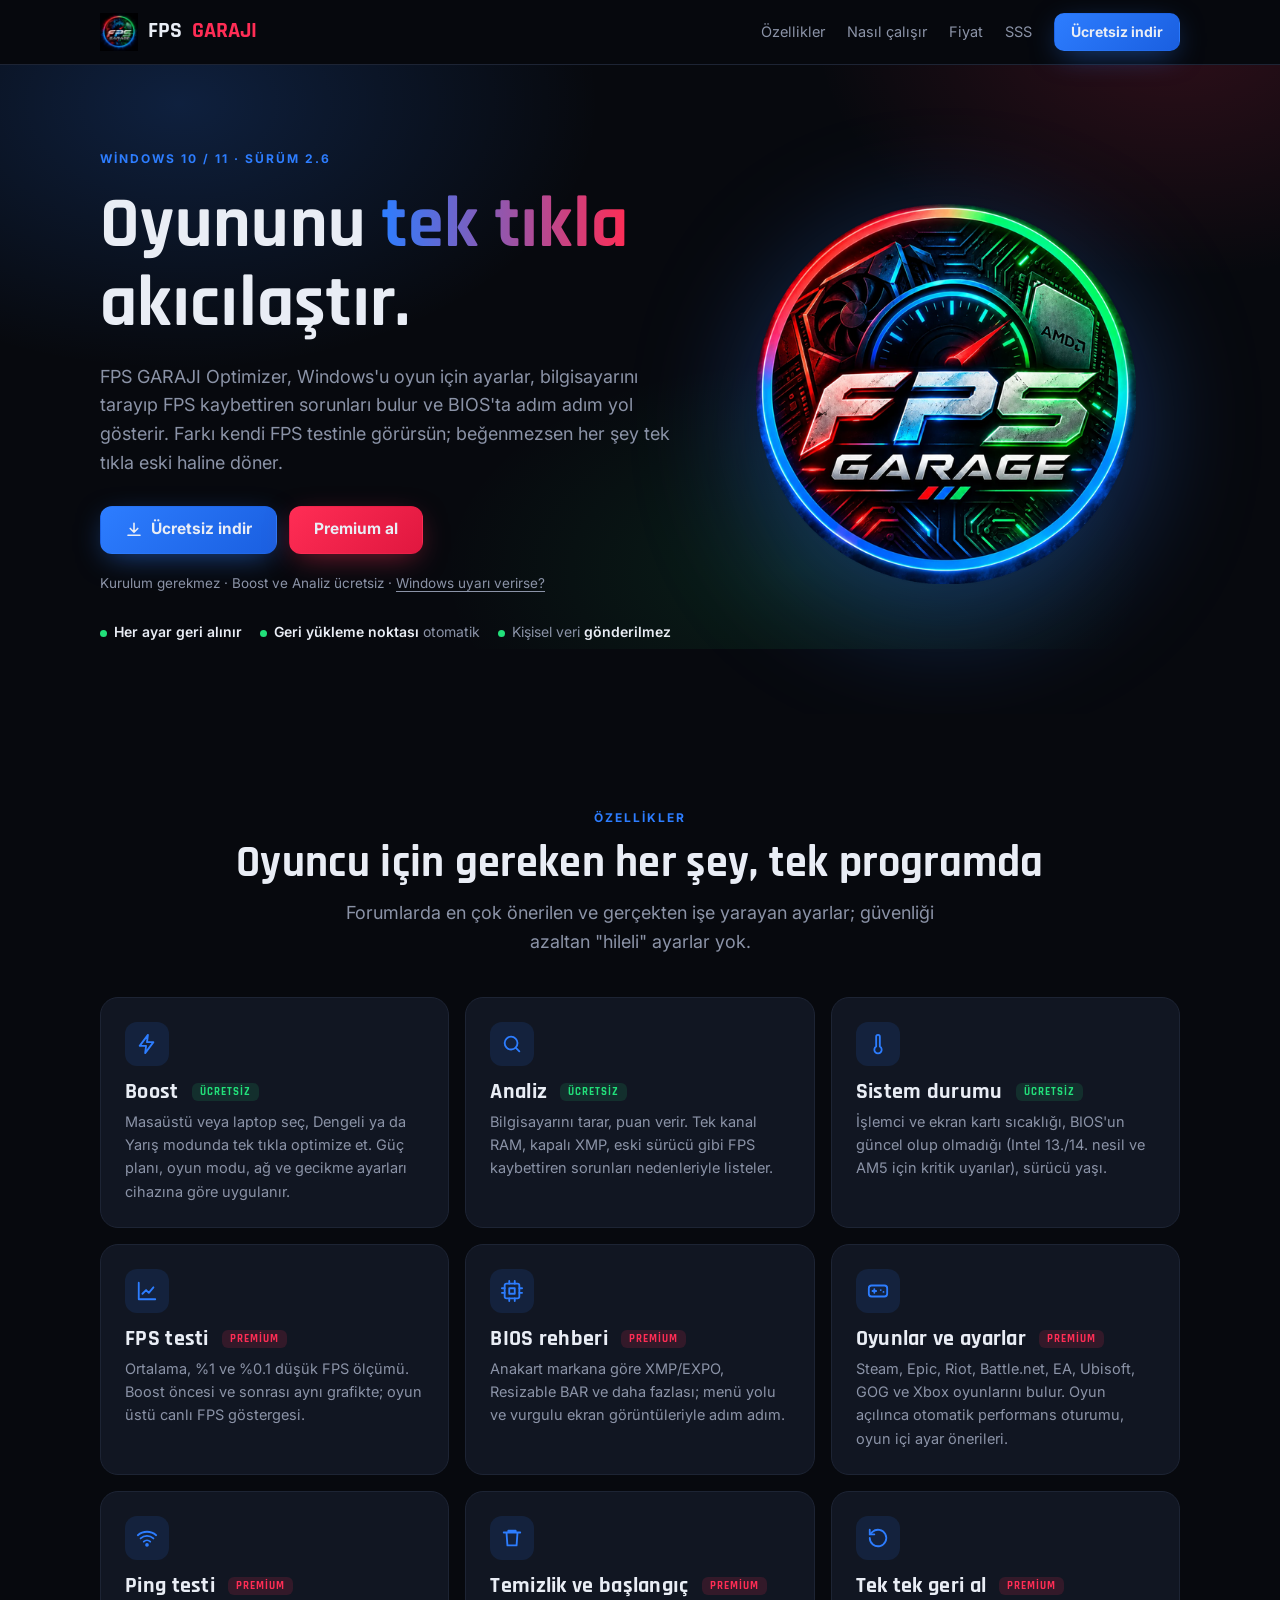
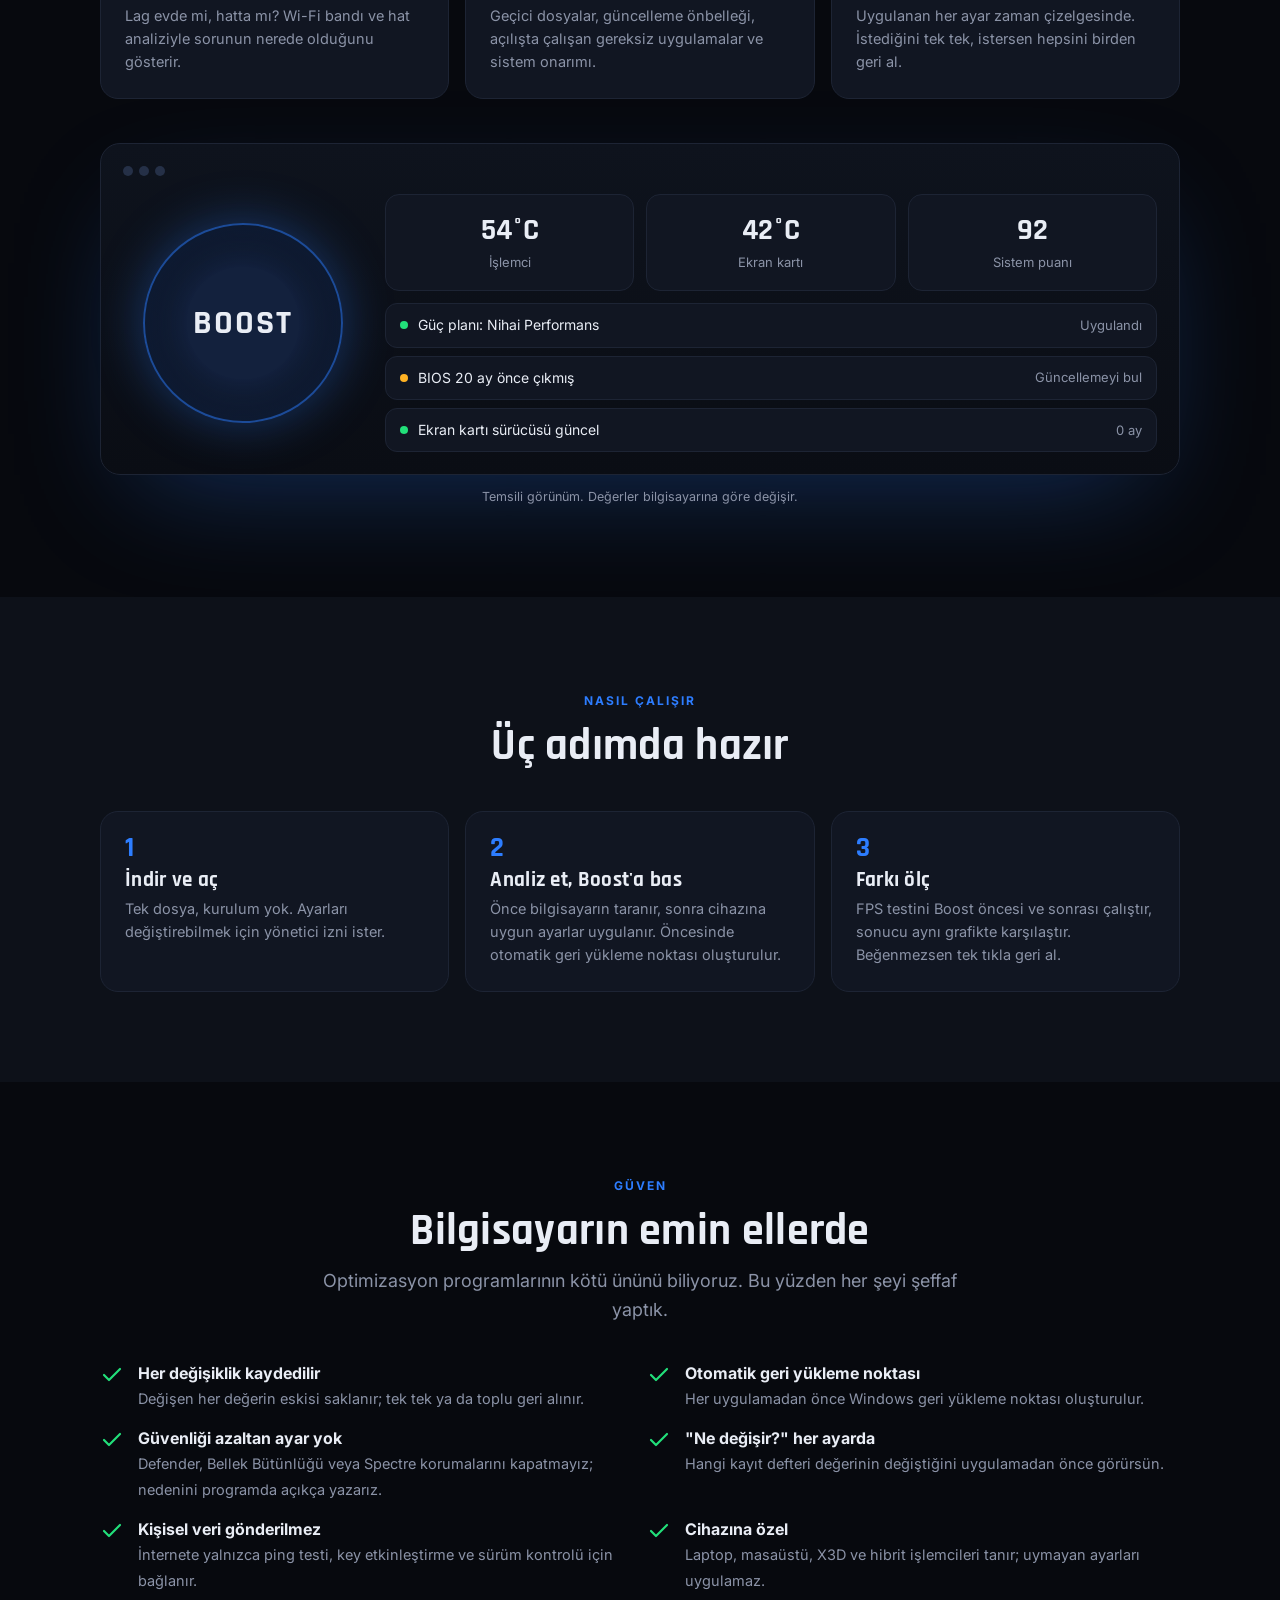
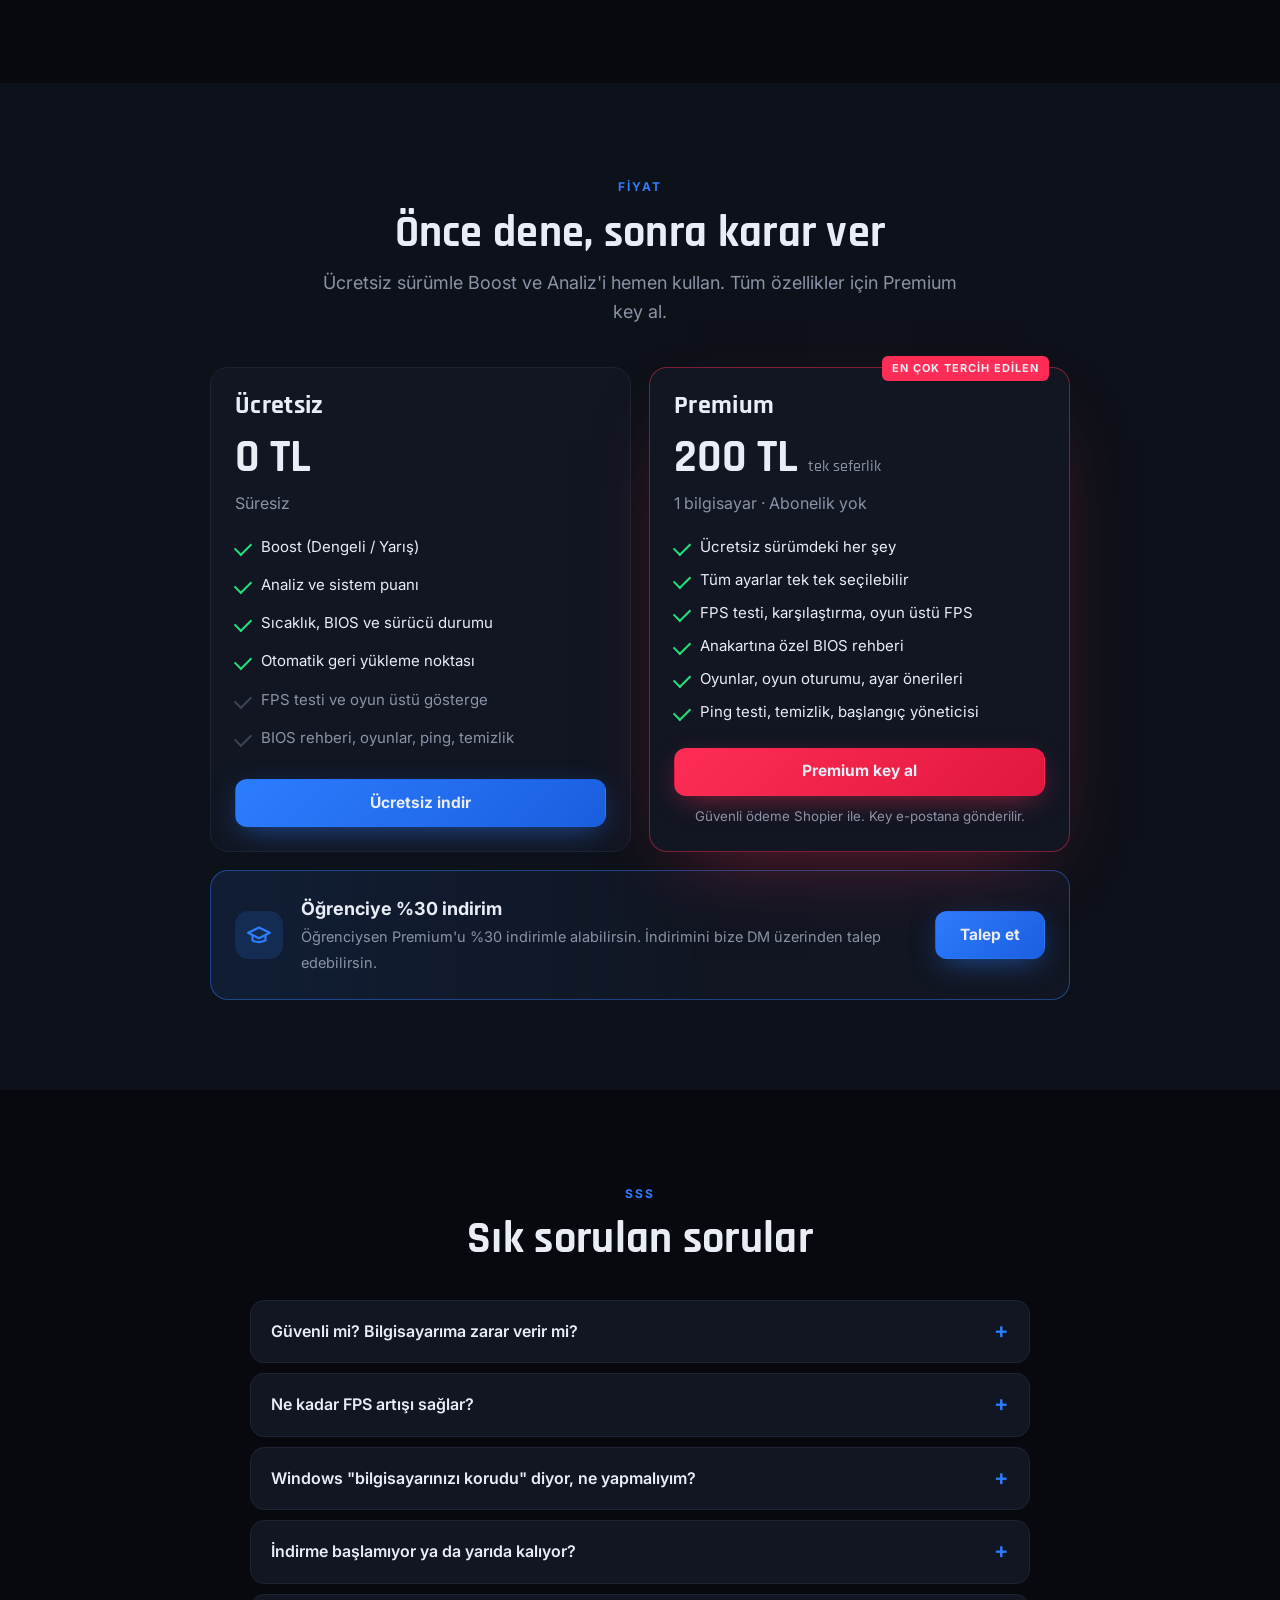
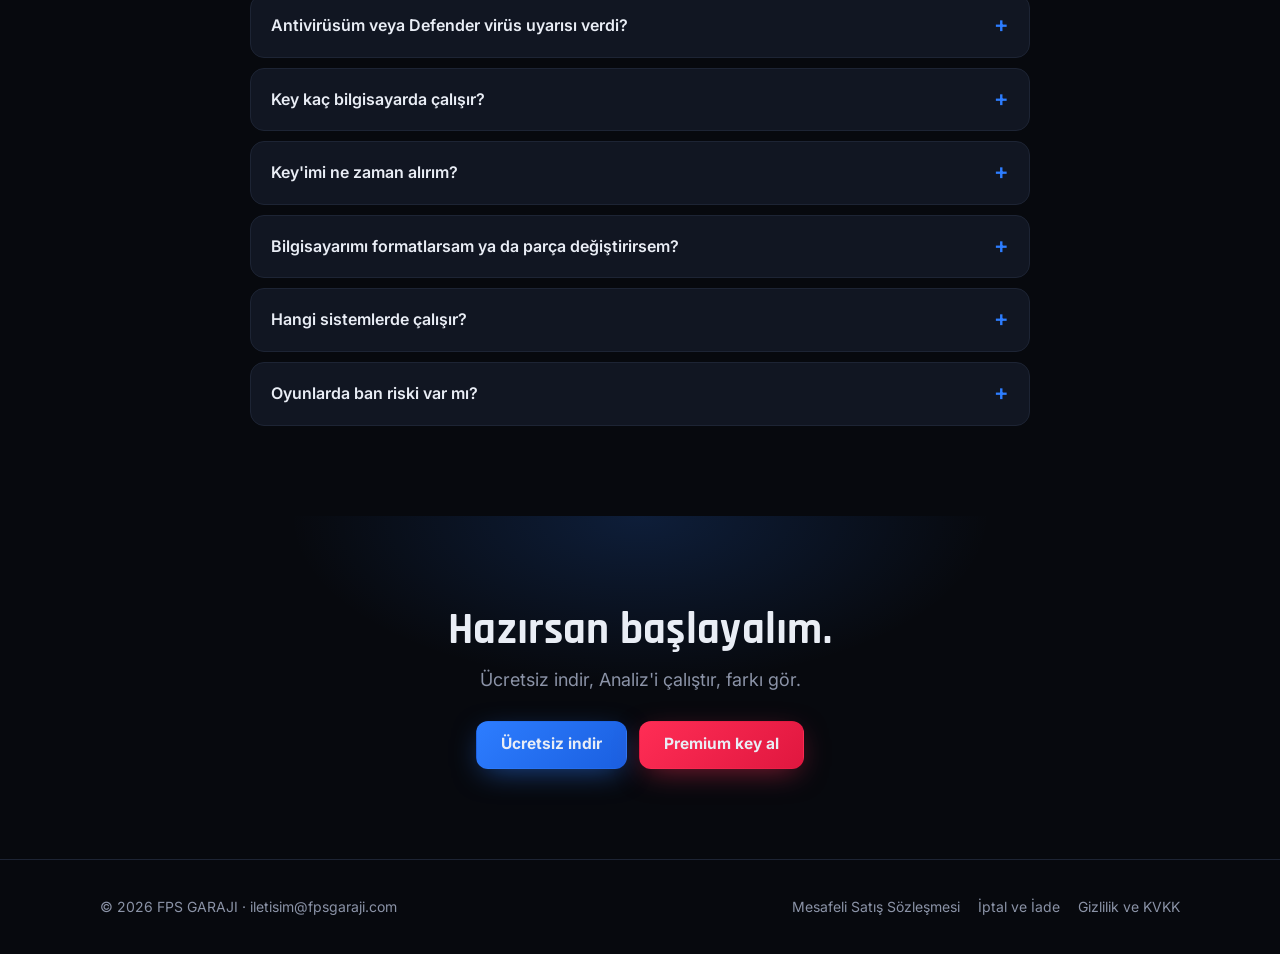
==== index.html @ b4085951 "Sürüm 2.6: uygulanan ayarlar ve seçili profil görünür" ====
<!doctype html>
<html lang="tr">
<head>
<meta charset="utf-8">
<meta name="viewport" content="width=device-width,initial-scale=1">
<title>FPS GARAJI Optimizer – Tek tıkla daha akıcı oyun</title>
<meta name="description" content="FPS GARAJI Optimizer: Windows'u oyun için tek tıkla optimize eder, FPS'ini ölçer, BIOS ayarlarında adım adım yol gösterir. Her ayar tek tıkla geri alınır.">
<meta property="og:title" content="FPS GARAJI Optimizer">
<meta property="og:description" content="Tek tıkla daha akıcı oyun. Ücretsiz indir, farkı kendi FPS testinle gör.">
<meta property="og:image" content="https://fpsgaraji.com/logo_512.png">
<meta property="og:url" content="https://fpsgaraji.com/">
<meta name="theme-color" content="#07090e">
<link rel="icon" href="logo.png">
<link rel="preconnect" href="https://fonts.googleapis.com"><link rel="preconnect" href="https://fonts.gstatic.com" crossorigin>
<link href="https://fonts.googleapis.com/css2?family=Inter:wght@400;500;600;700&family=Rajdhani:wght@600;700&display=swap" rel="stylesheet">
<link rel="stylesheet" href="stil.css?v=2">
</head>
<body>
<!-- Ayarlar: linkler hazır olunca yalnızca burayı değiştir -->
<script>
const AYAR = {
  indir: "https://github.com/fpsgaraji/fpsgaraji.github.io/releases/latest/download/FPSGaraji.zip", // indirme linki
  shopier: "https://www.shopier.com/fpsgaraji/52630183", // Shopier ürün linki
  fiyat: "200 TL",
  dm: "https://ig.me/m/fpsgaraji",      // öğrenci indirimi talebi: Instagram DM
  surum: "2.6",
  eposta: "iletisim@fpsgaraji.com"
};
</script>

<nav><div class="w">
  <a class="brand" href="#"><img src="logo.png" alt="">FPS <span>GARAJI</span></a>
  <div class="links"><a href="#ozellikler">Özellikler</a><a href="#nasil">Nasıl çalışır</a><a href="#fiyat">Fiyat</a><a href="#sss">SSS</a></div>
  <a class="btn sm pri" data-indir href="#">Ücretsiz indir</a>
</div></nav>

<header class="hero"><div class="w">
  <div>
    <span class="tag">Windows 10 / 11 · Sürüm <b data-surum>2.6</b></span>
    <h1>Oyununu <em>tek tıkla</em> akıcılaştır.</h1>
    <p class="lead">FPS GARAJI Optimizer, Windows'u oyun için ayarlar, bilgisayarını tarayıp FPS kaybettiren sorunları bulur ve BIOS'ta adım adım yol gösterir. Farkı kendi FPS testinle görürsün; beğenmezsen her şey tek tıkla eski haline döner.</p>
    <div class="cta">
      <a class="btn pri" data-indir href="#"><svg viewBox="0 0 24 24" fill="none" stroke="currentColor" stroke-width="2.2" stroke-linecap="round" stroke-linejoin="round"><path d="M12 3v12m0 0-5-5m5 5 5-5M4 19h16"/></svg>Ücretsiz indir</a>
      <a class="btn prem" href="#fiyat">Premium al</a>
    </div>
    <small>Kurulum gerekmez · Boost ve Analiz ücretsiz · <a href="#uyari" onclick="document.getElementById('uyari').open=true">Windows uyarı verirse?</a></small>
    <div class="trust"><span><i></i><b>Her ayar geri alınır</b></span><span><i></i><b>Geri yükleme noktası</b> otomatik</span><span><i></i>Kişisel veri <b>gönderilmez</b></span></div>
  </div>
  <img class="logo" src="logo_512.png" alt="FPS GARAJI logosu">
</div></header>

<section id="ozellikler"><div class="w">
  <div class="c"><span class="tag">Özellikler</span><h2>Oyuncu için gereken her şey, tek programda</h2><p class="lead">Forumlarda en çok önerilen ve gerçekten işe yarayan ayarlar; güvenliği azaltan "hileli" ayarlar yok.</p></div>
  <div class="grid">
    <div class="card f"><div class="ic"><svg viewBox="0 0 24 24" fill="none" stroke="currentColor" stroke-width="2" stroke-linecap="round" stroke-linejoin="round"><path d="M13 2 4 14h7l-1 8 9-12h-7z"/></svg></div><h3>Boost <span class="pp fr">Ücretsiz</span></h3><p>Masaüstü veya laptop seç, Dengeli ya da Yarış modunda tek tıkla optimize et. Güç planı, oyun modu, ağ ve gecikme ayarları cihazına göre uygulanır.</p></div>
    <div class="card f"><div class="ic"><svg viewBox="0 0 24 24" fill="none" stroke="currentColor" stroke-width="2" stroke-linecap="round" stroke-linejoin="round"><circle cx="11" cy="11" r="7"/><path d="m20 20-3.5-3.5"/></svg></div><h3>Analiz <span class="pp fr">Ücretsiz</span></h3><p>Bilgisayarını tarar, puan verir. Tek kanal RAM, kapalı XMP, eski sürücü gibi FPS kaybettiren sorunları nedenleriyle listeler.</p></div>
    <div class="card f"><div class="ic"><svg viewBox="0 0 24 24" fill="none" stroke="currentColor" stroke-width="2" stroke-linecap="round" stroke-linejoin="round"><path d="M14 14.8V4a2 2 0 1 0-4 0v10.8a4 4 0 1 0 4 0z"/></svg></div><h3>Sistem durumu <span class="pp fr">Ücretsiz</span></h3><p>İşlemci ve ekran kartı sıcaklığı, BIOS'un güncel olup olmadığı (Intel 13./14. nesil ve AM5 için kritik uyarılar), sürücü yaşı.</p></div>
    <div class="card f"><div class="ic"><svg viewBox="0 0 24 24" fill="none" stroke="currentColor" stroke-width="2" stroke-linecap="round" stroke-linejoin="round"><path d="M3 3v18h18"/><path d="m7 15 4-4 3 3 5-6"/></svg></div><h3>FPS testi <span class="pp">Premium</span></h3><p>Ortalama, %1 ve %0.1 düşük FPS ölçümü. Boost öncesi ve sonrası aynı grafikte; oyun üstü canlı FPS göstergesi.</p></div>
    <div class="card f"><div class="ic"><svg viewBox="0 0 24 24" fill="none" stroke="currentColor" stroke-width="2" stroke-linecap="round" stroke-linejoin="round"><rect x="4" y="4" width="16" height="16" rx="2"/><path d="M9 9h6v6H9zM9 1v3M15 1v3M9 20v3M15 20v3M20 9h3M20 14h3M1 9h3M1 14h3"/></svg></div><h3>BIOS rehberi <span class="pp">Premium</span></h3><p>Anakart markana göre XMP/EXPO, Resizable BAR ve daha fazlası; menü yolu ve vurgulu ekran görüntüleriyle adım adım.</p></div>
    <div class="card f"><div class="ic"><svg viewBox="0 0 24 24" fill="none" stroke="currentColor" stroke-width="2" stroke-linecap="round" stroke-linejoin="round"><rect x="2" y="6" width="20" height="12" rx="3"/><path d="M6 12h4M8 10v4M15 11h.01M18 13h.01"/></svg></div><h3>Oyunlar ve ayarlar <span class="pp">Premium</span></h3><p>Steam, Epic, Riot, Battle.net, EA, Ubisoft, GOG ve Xbox oyunlarını bulur. Oyun açılınca otomatik performans oturumu, oyun içi ayar önerileri.</p></div>
    <div class="card f"><div class="ic"><svg viewBox="0 0 24 24" fill="none" stroke="currentColor" stroke-width="2" stroke-linecap="round" stroke-linejoin="round"><path d="M5 12.5a10 10 0 0 1 14 0M8.5 16a5 5 0 0 1 7 0M2 9a15 15 0 0 1 20 0"/><circle cx="12" cy="19.5" r="1"/></svg></div><h3>Ping testi <span class="pp">Premium</span></h3><p>Lag evde mi, hatta mı? Wi-Fi bandı ve hat analiziyle sorunun nerede olduğunu gösterir.</p></div>
    <div class="card f"><div class="ic"><svg viewBox="0 0 24 24" fill="none" stroke="currentColor" stroke-width="2" stroke-linecap="round" stroke-linejoin="round"><path d="M3 6h18M8 6V4h8v2M6 6l1 14h10l1-14"/></svg></div><h3>Temizlik ve başlangıç <span class="pp">Premium</span></h3><p>Geçici dosyalar, güncelleme önbelleği, açılışta çalışan gereksiz uygulamalar ve sistem onarımı.</p></div>
    <div class="card f"><div class="ic"><svg viewBox="0 0 24 24" fill="none" stroke="currentColor" stroke-width="2" stroke-linecap="round" stroke-linejoin="round"><path d="M3 12a9 9 0 1 0 3-6.7L3 8"/><path d="M3 3v5h5"/></svg></div><h3>Tek tek geri al <span class="pp">Premium</span></h3><p>Uygulanan her ayar zaman çizelgesinde. İstediğini tek tek, istersen hepsini birden geri al.</p></div>
  </div>

  <div class="mock" aria-label="Uygulamanın temsili görünümü">
    <div class="bar"><i></i><i></i><i></i></div>
    <div class="in">
      <div class="bst">BOOST</div>
      <div>
        <div class="gs"><div class="g"><b>54°C</b><span>İşlemci</span></div><div class="g"><b>42°C</b><span>Ekran kartı</span></div><div class="g"><b>92</b><span>Sistem puanı</span></div></div>
        <div class="hl"><div><i class="o"></i>Güç planı: Nihai Performans<em>Uygulandı</em></div><div><i class="y"></i>BIOS 20 ay önce çıkmış<em>Güncellemeyi bul</em></div><div><i class="o"></i>Ekran kartı sürücüsü güncel<em>0 ay</em></div></div>
      </div>
    </div>
  </div>
  <p class="mnote">Temsili görünüm. Değerler bilgisayarına göre değişir.</p>
</div></section>

<section id="nasil" style="background:var(--bg2)"><div class="w">
  <div class="c"><span class="tag">Nasıl çalışır</span><h2>Üç adımda hazır</h2></div>
  <div class="steps">
    <div class="card"><h3>İndir ve aç</h3><p>Tek dosya, kurulum yok. Ayarları değiştirebilmek için yönetici izni ister.</p></div>
    <div class="card"><h3>Analiz et, Boost'a bas</h3><p>Önce bilgisayarın taranır, sonra cihazına uygun ayarlar uygulanır. Öncesinde otomatik geri yükleme noktası oluşturulur.</p></div>
    <div class="card"><h3>Farkı ölç</h3><p>FPS testini Boost öncesi ve sonrası çalıştır, sonucu aynı grafikte karşılaştır. Beğenmezsen tek tıkla geri al.</p></div>
  </div>
</div></section>

<section><div class="w">
  <div class="c"><span class="tag">Güven</span><h2>Bilgisayarın emin ellerde</h2><p class="lead">Optimizasyon programlarının kötü ününü biliyoruz. Bu yüzden her şeyi şeffaf yaptık.</p></div>
  <div class="safe">
    <div><svg viewBox="0 0 24 24" fill="none" stroke="currentColor" stroke-width="2.2" stroke-linecap="round" stroke-linejoin="round"><path d="M20 6 9 17l-5-5"/></svg><p><b>Her değişiklik kaydedilir</b><span>Değişen her değerin eskisi saklanır; tek tek ya da toplu geri alınır.</span></p></div>
    <div><svg viewBox="0 0 24 24" fill="none" stroke="currentColor" stroke-width="2.2" stroke-linecap="round" stroke-linejoin="round"><path d="M20 6 9 17l-5-5"/></svg><p><b>Otomatik geri yükleme noktası</b><span>Her uygulamadan önce Windows geri yükleme noktası oluşturulur.</span></p></div>
    <div><svg viewBox="0 0 24 24" fill="none" stroke="currentColor" stroke-width="2.2" stroke-linecap="round" stroke-linejoin="round"><path d="M20 6 9 17l-5-5"/></svg><p><b>Güvenliği azaltan ayar yok</b><span>Defender, Bellek Bütünlüğü veya Spectre korumalarını kapatmayız; nedenini programda açıkça yazarız.</span></p></div>
    <div><svg viewBox="0 0 24 24" fill="none" stroke="currentColor" stroke-width="2.2" stroke-linecap="round" stroke-linejoin="round"><path d="M20 6 9 17l-5-5"/></svg><p><b>"Ne değişir?" her ayarda</b><span>Hangi kayıt defteri değerinin değiştiğini uygulamadan önce görürsün.</span></p></div>
    <div><svg viewBox="0 0 24 24" fill="none" stroke="currentColor" stroke-width="2.2" stroke-linecap="round" stroke-linejoin="round"><path d="M20 6 9 17l-5-5"/></svg><p><b>Kişisel veri gönderilmez</b><span>İnternete yalnızca ping testi, key etkinleştirme ve sürüm kontrolü için bağlanır.</span></p></div>
    <div><svg viewBox="0 0 24 24" fill="none" stroke="currentColor" stroke-width="2.2" stroke-linecap="round" stroke-linejoin="round"><path d="M20 6 9 17l-5-5"/></svg><p><b>Cihazına özel</b><span>Laptop, masaüstü, X3D ve hibrit işlemcileri tanır; uymayan ayarları uygulamaz.</span></p></div>
  </div>
</div></section>

<section id="fiyat" style="background:var(--bg2)"><div class="w">
  <div class="c"><span class="tag">Fiyat</span><h2>Önce dene, sonra karar ver</h2><p class="lead">Ücretsiz sürümle Boost ve Analiz'i hemen kullan. Tüm özellikler için Premium key al.</p></div>
  <div class="plans">
    <div class="card plan"><h3>Ücretsiz</h3><div class="pr">0 TL</div><span style="color:var(--mut)">Süresiz</span>
      <ul><li>Boost (Dengeli / Yarış)</li><li>Analiz ve sistem puanı</li><li>Sıcaklık, BIOS ve sürücü durumu</li><li>Otomatik geri yükleme noktası</li><li class="no">FPS testi ve oyun üstü gösterge</li><li class="no">BIOS rehberi, oyunlar, ping, temizlik</li></ul>
      <a class="btn pri" data-indir href="#">Ücretsiz indir</a></div>
    <div class="card plan p"><h3>Premium</h3><div class="pr"><span data-fiyat>...</span> <small>tek seferlik</small></div><span style="color:var(--mut)">1 bilgisayar · Abonelik yok</span>
      <ul><li>Ücretsiz sürümdeki her şey</li><li>Tüm ayarlar tek tek seçilebilir</li><li>FPS testi, karşılaştırma, oyun üstü FPS</li><li>Anakartına özel BIOS rehberi</li><li>Oyunlar, oyun oturumu, ayar önerileri</li><li>Ping testi, temizlik, başlangıç yöneticisi</li></ul>
      <a class="btn prem" data-shopier href="#">Premium key al</a>
      <small style="color:var(--mut);text-align:center;margin-top:10px">Güvenli ödeme Shopier ile. Key e-postana gönderilir.</small></div>
  </div>
  <div class="ogr card">
    <div class="oi"><svg viewBox="0 0 24 24" fill="none" stroke="currentColor" stroke-width="2" stroke-linecap="round" stroke-linejoin="round"><path d="M22 10 12 5 2 10l10 5 10-5z"/><path d="M6 12v5c3 2 9 2 12 0v-5"/></svg></div>
    <div class="ot"><b>Öğrenciye %30 indirim</b><span>Öğrenciysen Premium'u %30 indirimle alabilirsin. İndirimini bize DM üzerinden talep edebilirsin.</span></div>
    <a class="btn pri" data-dm href="#">Talep et</a>
  </div>
</div></section>

<section id="sss"><div class="w">
  <div class="c"><span class="tag">SSS</span><h2>Sık sorulan sorular</h2></div>
  <div class="faq">
    <details><summary>Güvenli mi? Bilgisayarıma zarar verir mi?</summary><p>Program yalnızca Windows'un kendi ayarlarını değiştirir; değişen her değerin eskisini kaydeder ve öncesinde geri yükleme noktası oluşturur. Güvenliği azaltan ayarlar (Defender, Bellek Bütünlüğü, Spectre korumaları) hiç uygulanmaz.</p></details>
    <details><summary>Ne kadar FPS artışı sağlar?</summary><p>Bilgisayara göre değişir. Ayarları zaten iyi olan bir sistemde fark küçük olur; kapalı XMP, yanlış güç planı veya arka plan kaydı açık olan sistemlerde belirgin olabilir. Bu yüzden programda Boost öncesi ve sonrası ölçen bir FPS testi var. Rakam vaat etmiyoruz, ölçmeni istiyoruz.</p></details>
    <details id="uyari"><summary>Windows "bilgisayarınızı korudu" diyor, ne yapmalıyım?</summary><p>Bu, Windows SmartScreen'in yeni ve henüz az indirilmiş programlar için gösterdiği bir uyarıdır, virüs uyarısı değildir. Mavi pencerede <b>"Ek bilgi"</b> yazısına, ardından çıkan <b>"Yine de çalıştır"</b> düğmesine tıklaman yeterli. Program indirildikçe Windows onu tanır ve bu uyarı kendiliğinden kalkar.</p></details>
    <details><summary>İndirme başlamıyor ya da yarıda kalıyor?</summary><p>Bazı internet sağlayıcılarında GitHub'ın dosya sunucusu yavaş açılabiliyor. Bu durumda programı <a href="/indir/FPSGaraji.zip">yedek bağlantıdan indir</a>; dosya aynıdır. Programın içindeki tek tıkla güncelleme de takılırsa bu yedek adresi kendiliğinden dener.</p></details>
    <details><summary>Antivirüsüm veya Defender virüs uyarısı verdi?</summary><p>Optimizasyon programları Windows ayarlarını değiştirdiği için antivirüsler bazen yeni sürümleri yanlışlıkla şüpheli bulabilir. Her sürümü Microsoft'a inceletiyoruz. Uyarı alırsan dosyayı yalnızca <b>fpsgaraji.com</b>'dan indirdiğinden emin ol ve <a data-eposta href="#">bize yaz</a>; dosyayı tekrar inceletip sana dönüş yaparız. Başka sitelerden indirilen kopyalara güvenme.</p></details>
    <details><summary>Key kaç bilgisayarda çalışır?</summary><p>Standart key tek bilgisayar içindir; ilk girildiği bilgisayara bağlanır. Sınırsız cihaz key'i istediğin kadar bilgisayarda çalışır. Etkinleştirirken bir kez internet gerekir, sonrasında internetsiz çalışır. İnternet sağlayıcın bağlantıyı engelliyorsa programdaki "İnternetsiz etkinleştir" ile de açabilirsin.</p></details>
    <details><summary>Key'imi ne zaman alırım?</summary><p>Shopier'den ödemen onaylandıktan sonra key, siparişte yazdığın e-posta adresine gönderilir. Gelmezse spam klasörünü kontrol et veya <a data-eposta href="#">bize yaz</a>.</p></details>
    <details><summary>Bilgisayarımı formatlarsam ya da parça değiştirirsem?</summary><p>Bize sipariş bilgilerinle yaz, key'ini yeni sisteme taşıyalım.</p></details>
    <details><summary>Hangi sistemlerde çalışır?</summary><p>Windows 10 (1809 ve üzeri) ve Windows 11, 64 bit. Masaüstü ve laptopları ayrı tanır. Ayarları değiştirebilmek için yönetici izni gerekir.</p></details>
    <details><summary>Oyunlarda ban riski var mı?</summary><p>Program oyunların dosyalarına veya belleğine dokunmaz; yalnızca Windows ayarlarını değiştirir. İsteğe bağlı işlemci sıcaklığı sürücüsünü (PawnIO) kurarsan ve bir oyunun hile koruması uyarı verirse, sürücüyü Ayarlar > Uygulamalar'dan kaldırman yeterli.</p></details>
  </div>
</div></section>

<section class="final"><div class="w">
  <h2>Hazırsan başlayalım.</h2><p class="lead" style="margin:0 auto">Ücretsiz indir, Analiz'i çalıştır, farkı gör.</p>
  <div class="cta"><a class="btn pri" data-indir href="#">Ücretsiz indir</a><a class="btn prem" data-shopier href="#">Premium key al</a></div>
</div></section>

<footer><div class="w">
  <span>© <span data-yil></span> FPS GARAJI · <a data-eposta href="#"></a></span>
  <div class="links"><a href="mesafeli-satis.html">Mesafeli Satış Sözleşmesi</a><a href="iade.html">İptal ve İade</a><a href="gizlilik.html">Gizlilik ve KVKK</a></div>
</div></footer>

<script>
document.querySelectorAll('[data-indir]').forEach(a => a.href = AYAR.indir);
document.querySelectorAll('[data-shopier]').forEach(a => { a.href = AYAR.shopier; a.target = '_blank'; a.rel = 'noopener'; });
document.querySelectorAll('[data-dm]').forEach(a => { a.href = AYAR.dm; a.target = '_blank'; a.rel = 'noopener'; });
document.querySelectorAll('[data-fiyat]').forEach(e => e.textContent = AYAR.fiyat);
document.querySelectorAll('[data-surum]').forEach(e => e.textContent = AYAR.surum);
document.querySelectorAll('[data-eposta]').forEach(a => { a.href = 'mailto:' + AYAR.eposta; if (!a.textContent) a.textContent = AYAR.eposta; });
document.querySelectorAll('[data-yil]').forEach(e => e.textContent = new Date().getFullYear());
</script>
</body>
</html>
---- stil.css ----
:root{--bg:#07090e;--bg2:#0d1119;--card:#111622;--line:#1d2434;--tx:#e9edf5;--mut:#8b93a7;--blue:#2d7dff;--red:#ff2d55;--green:#22e07a;--warn:#ffb224}
*{box-sizing:border-box;margin:0;padding:0}
html{scroll-behavior:smooth}
body{background:var(--bg);color:var(--tx);font:16px/1.6 "Inter",system-ui,-apple-system,"Segoe UI",sans-serif;-webkit-font-smoothing:antialiased;overflow-x:hidden}
a{color:inherit;text-decoration:none}
.w{max-width:1120px;margin:0 auto;padding:0 20px}
h1,h2,h3{font-family:"Rajdhani","Inter",sans-serif;letter-spacing:.3px;line-height:1.1}
h2{font-size:clamp(30px,4.5vw,44px);margin-bottom:12px}
.lead{color:var(--mut);font-size:18px;max-width:640px}
.c{text-align:center}.c .lead{margin:0 auto}
section{padding:90px 0}
.tag{display:inline-block;font-size:12px;font-weight:700;letter-spacing:2px;text-transform:uppercase;color:var(--blue);margin-bottom:12px}

/* üst menü */
nav{position:sticky;top:0;z-index:20;background:rgba(7,9,14,.82);backdrop-filter:blur(12px);border-bottom:1px solid var(--line)}
nav .w{display:flex;align-items:center;gap:22px;height:64px}
.brand{display:flex;align-items:center;gap:10px;font-family:"Rajdhani",sans-serif;font-weight:700;font-size:22px}
.brand img{width:38px;height:38px}
.brand span{color:var(--red)}
nav .links{display:flex;gap:22px;margin-left:auto;font-size:14.5px;color:var(--mut)}
nav .links a:hover{color:var(--tx)}
.btn{display:inline-flex;align-items:center;justify-content:center;gap:8px;height:48px;padding:0 24px;border-radius:12px;font-weight:700;font-size:15.5px;border:1px solid var(--line);background:var(--card);transition:transform .15s,box-shadow .2s,border-color .2s;cursor:pointer;white-space:nowrap}
.btn:hover{transform:translateY(-1px);border-color:#2d3a55}
.btn.pri{background:linear-gradient(135deg,#2d7dff,#1a5fe0);border-color:transparent;box-shadow:0 8px 30px -8px rgba(45,125,255,.6)}
.btn.prem{background:linear-gradient(135deg,#ff2d55,#e0173f);border-color:transparent;box-shadow:0 8px 30px -8px rgba(255,45,85,.55)}
.btn.sm{height:38px;padding:0 16px;font-size:14px;border-radius:10px}
.btn svg{width:18px;height:18px}

/* giriş */
.hero{position:relative;padding:80px 0 70px;overflow:hidden}
.hero::before{content:"";position:absolute;inset:-30% -10% auto;height:120%;background:radial-gradient(600px 380px at 20% 30%,rgba(45,125,255,.20),transparent 70%),radial-gradient(520px 360px at 85% 20%,rgba(255,45,85,.16),transparent 70%),radial-gradient(500px 300px at 60% 90%,rgba(34,224,122,.10),transparent 70%);pointer-events:none}
.hero .w{position:relative;display:grid;grid-template-columns:1.1fr .9fr;gap:40px;align-items:center}
.hero h1{font-size:clamp(40px,6.4vw,72px);margin:6px 0 18px}
.hero h1 em{font-style:normal;background:linear-gradient(90deg,#2d7dff,#ff2d55);-webkit-background-clip:text;background-clip:text;color:transparent}
.hero .cta{display:flex;gap:12px;flex-wrap:wrap;margin:28px 0 16px}
.hero small{color:var(--mut);font-size:13.5px}.hero small a{color:inherit;text-decoration:underline;text-underline-offset:3px}
.hero .logo{justify-self:center;width:min(380px,80vw);filter:drop-shadow(0 30px 60px rgba(45,125,255,.35));animation:float 6s ease-in-out infinite}
@keyframes float{50%{transform:translateY(-10px)}}
.trust{display:flex;gap:18px;flex-wrap:wrap;margin-top:26px;color:var(--mut);font-size:14px}
.trust b{color:var(--tx);font-weight:600}
.trust i{display:inline-block;width:7px;height:7px;border-radius:50%;background:var(--green);margin-right:7px;vertical-align:middle}

/* özellik kartları */
.grid{display:grid;grid-template-columns:repeat(3,1fr);gap:16px;margin-top:40px}
.card{background:var(--card);border:1px solid var(--line);border-radius:18px;padding:24px}
.f .ic{width:44px;height:44px;border-radius:12px;display:grid;place-items:center;margin-bottom:14px;background:rgba(45,125,255,.12);color:var(--blue)}
.f .ic svg{width:22px;height:22px}
.f h3{font-size:22px;margin-bottom:6px}
.f p{color:var(--mut);font-size:14.5px}
.f .pp{display:inline-block;font-size:11px;font-weight:700;letter-spacing:1px;text-transform:uppercase;padding:3px 8px;border-radius:6px;margin-left:8px;vertical-align:middle;background:rgba(255,45,85,.14);color:var(--red)}
.f .pp.fr{background:rgba(34,224,122,.12);color:var(--green)}

/* uygulama görünümü (temsili) */
.mock{margin-top:44px;border-radius:20px;border:1px solid var(--line);background:linear-gradient(180deg,#0e131d,#0a0d14);padding:22px;box-shadow:0 40px 120px -40px rgba(45,125,255,.35)}
.mock .bar{display:flex;gap:6px;margin-bottom:18px}.mock .bar i{width:10px;height:10px;border-radius:50%;background:#253047}
.mock .in{display:grid;grid-template-columns:240px 1fr;gap:22px;align-items:center}
.bst{width:200px;height:200px;border-radius:50%;margin:auto;display:grid;place-items:center;background:radial-gradient(circle,#13213d 40%,#0a0f1a 70%);border:2px solid rgba(45,125,255,.55);box-shadow:0 0 50px rgba(45,125,255,.35),inset 0 0 40px rgba(45,125,255,.2);font:700 34px "Rajdhani",sans-serif;letter-spacing:2px}
.gs{display:grid;grid-template-columns:repeat(3,1fr);gap:12px}
.g{background:var(--card);border:1px solid var(--line);border-radius:14px;padding:16px;text-align:center}
.g b{display:block;font:700 30px "Rajdhani",sans-serif}.g span{color:var(--mut);font-size:13px}
.hl{margin-top:12px;display:grid;gap:8px}
.hl div{display:flex;gap:10px;align-items:center;background:var(--card);border:1px solid var(--line);border-radius:12px;padding:10px 14px;font-size:14px}
.hl i{width:8px;height:8px;border-radius:50%;flex:none}.hl .o{background:var(--green)}.hl .y{background:var(--warn)}
.hl em{font-style:normal;color:var(--mut);margin-left:auto;font-size:13px}
.mnote{color:var(--mut);font-size:12.5px;text-align:center;margin-top:12px}

/* nasıl çalışır */
.steps{display:grid;grid-template-columns:repeat(3,1fr);gap:16px;margin-top:40px;counter-reset:s}
.steps .card{position:relative;padding-top:56px}
.steps .card::before{counter-increment:s;content:counter(s);position:absolute;top:18px;left:24px;font:700 28px "Rajdhani",sans-serif;color:var(--blue)}
.steps h3{font-size:21px;margin-bottom:6px}.steps p{color:var(--mut);font-size:14.5px}

/* güvenlik */
.safe{display:grid;grid-template-columns:repeat(2,1fr);gap:14px;margin-top:36px}
.safe div{display:flex;gap:14px;align-items:flex-start}
.safe svg{flex:none;width:24px;height:24px;color:var(--green);margin-top:2px}
.safe b{display:block}.safe span{color:var(--mut);font-size:14.5px}

/* fiyat */
.plans{display:grid;grid-template-columns:1fr 1fr;gap:18px;max-width:860px;margin:40px auto 0}
.plan{display:flex;flex-direction:column}
.plan h3{font-size:26px}
.plan .pr{font:700 46px "Rajdhani",sans-serif;margin:8px 0 4px}.plan .pr small{font-size:16px;color:var(--mut);font-weight:500}
.plan ul{list-style:none;margin:18px 0 24px;display:grid;gap:9px;flex:1}
.plan li{padding-left:26px;position:relative;font-size:15px}
.plan li::before{content:"";position:absolute;left:0;top:7px;width:14px;height:8px;border-left:2.5px solid var(--green);border-bottom:2.5px solid var(--green);transform:rotate(-45deg)}
.plan li.no{color:var(--mut)}.plan li.no::before{border-color:#3a4358}
.plan.p{border-color:rgba(255,45,85,.45);box-shadow:0 30px 80px -40px rgba(255,45,85,.5);position:relative}
.plan.p::after{content:"EN ÇOK TERCİH EDİLEN";position:absolute;top:-12px;right:20px;background:var(--red);font-size:11px;font-weight:700;letter-spacing:1px;padding:4px 10px;border-radius:6px}
.plan .btn{width:100%}

/* SSS */
.faq{max-width:780px;margin:36px auto 0;display:grid;gap:10px}
.faq details{scroll-margin-top:90px;background:var(--card);border:1px solid var(--line);border-radius:14px;padding:0 20px}
.faq summary{cursor:pointer;list-style:none;padding:18px 0;font-weight:600;display:flex;justify-content:space-between;gap:12px}
.faq summary::-webkit-details-marker{display:none}
.faq summary::after{content:"+";color:var(--blue);font-size:22px;line-height:1}
.faq details[open] summary::after{content:"–"}
.faq p{color:var(--mut);padding:0 0 18px;font-size:15px}

/* alt bilgi */
.final{text-align:center;background:radial-gradient(500px 240px at 50% 0%,rgba(45,125,255,.18),transparent 70%)}
.final .cta{display:flex;gap:12px;justify-content:center;flex-wrap:wrap;margin-top:26px}
footer{border-top:1px solid var(--line);padding:36px 0;color:var(--mut);font-size:14px}
footer .w{display:flex;gap:20px;flex-wrap:wrap;align-items:center}
footer .links{display:flex;gap:18px;flex-wrap:wrap;margin-left:auto}
footer a:hover{color:var(--tx)}

/* yasal sayfalar */
.doc{max-width:820px;margin:0 auto;padding:60px 20px 90px}
.doc h1{font-size:40px;margin-bottom:8px}
.doc h2{font-size:24px;margin:32px 0 10px}
.doc p,.doc li{color:#c6ccd9;margin-bottom:10px}
.doc ul,.doc ol{padding-left:22px}
.doc .ph{background:rgba(255,178,36,.12);color:var(--warn);padding:1px 6px;border-radius:5px}
.doc .back{color:var(--blue);font-size:14px}

@media (max-width:900px){
  nav .links{display:none}
  .hero .w{grid-template-columns:1fr;text-align:center}.hero .cta,.trust{justify-content:center}.hero .logo{grid-row:1;width:min(260px,70vw)}
  .grid,.steps{grid-template-columns:1fr 1fr}
  .mock .in{grid-template-columns:1fr}
  .plans,.safe{grid-template-columns:1fr}
}
@media (max-width:600px){
  section{padding:64px 0}
  .grid,.steps,.gs{grid-template-columns:1fr}
  nav .btn{display:none}
  .gs{grid-template-columns:repeat(3,1fr)}.g b{font-size:24px}
}
@media (prefers-reduced-motion:reduce){.hero .logo{animation:none}html{scroll-behavior:auto}}

/* öğrenci indirimi */
.ogr{display:flex;align-items:center;gap:18px;max-width:860px;margin:18px auto 0;border-color:rgba(45,125,255,.45);background:linear-gradient(90deg,rgba(45,125,255,.12),var(--card) 60%)}
.ogr .oi{flex:none;width:48px;height:48px;border-radius:14px;display:grid;place-items:center;background:rgba(45,125,255,.16);color:var(--blue)}
.ogr .oi svg{width:26px;height:26px}
.ogr .ot{flex:1}.ogr .ot b{display:block;font-size:18px}.ogr .ot span{color:var(--mut);font-size:14.5px}
@media (max-width:600px){.ogr{flex-direction:column;text-align:center}.ogr .btn{width:100%}}
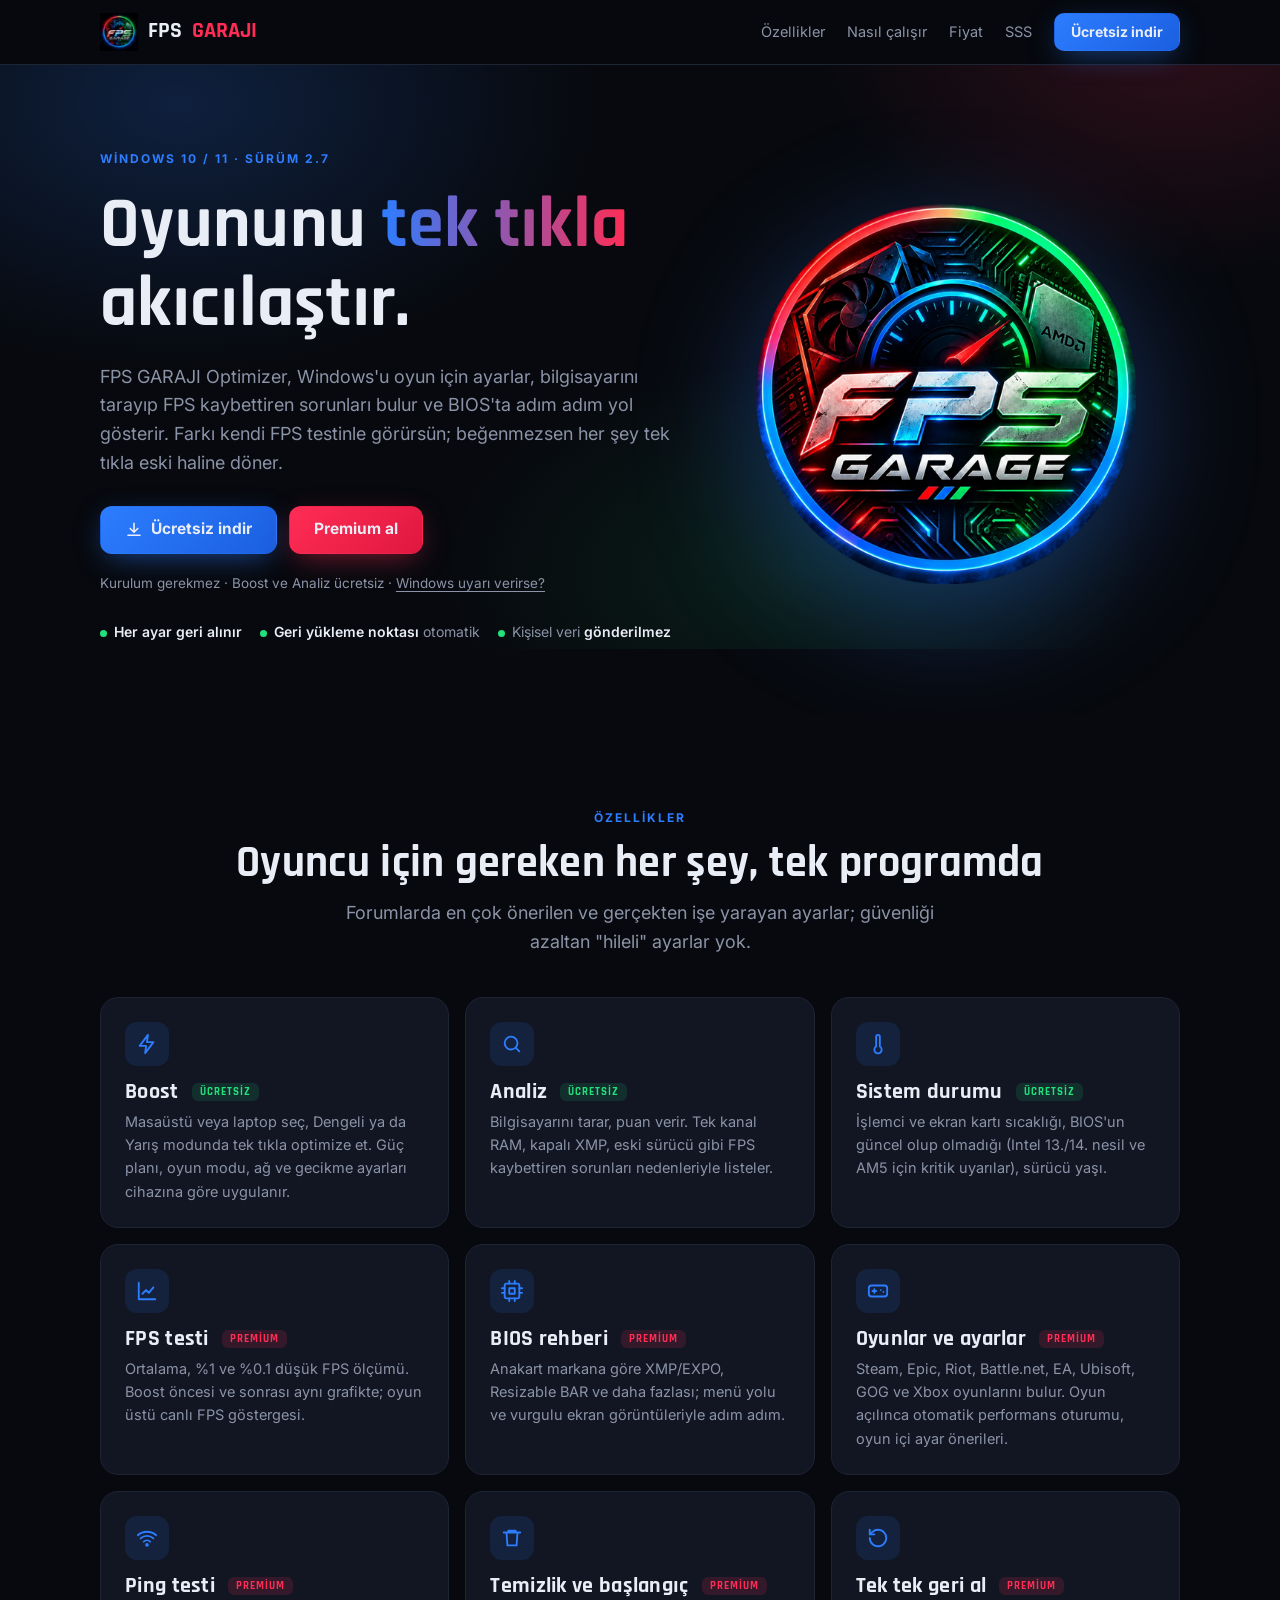
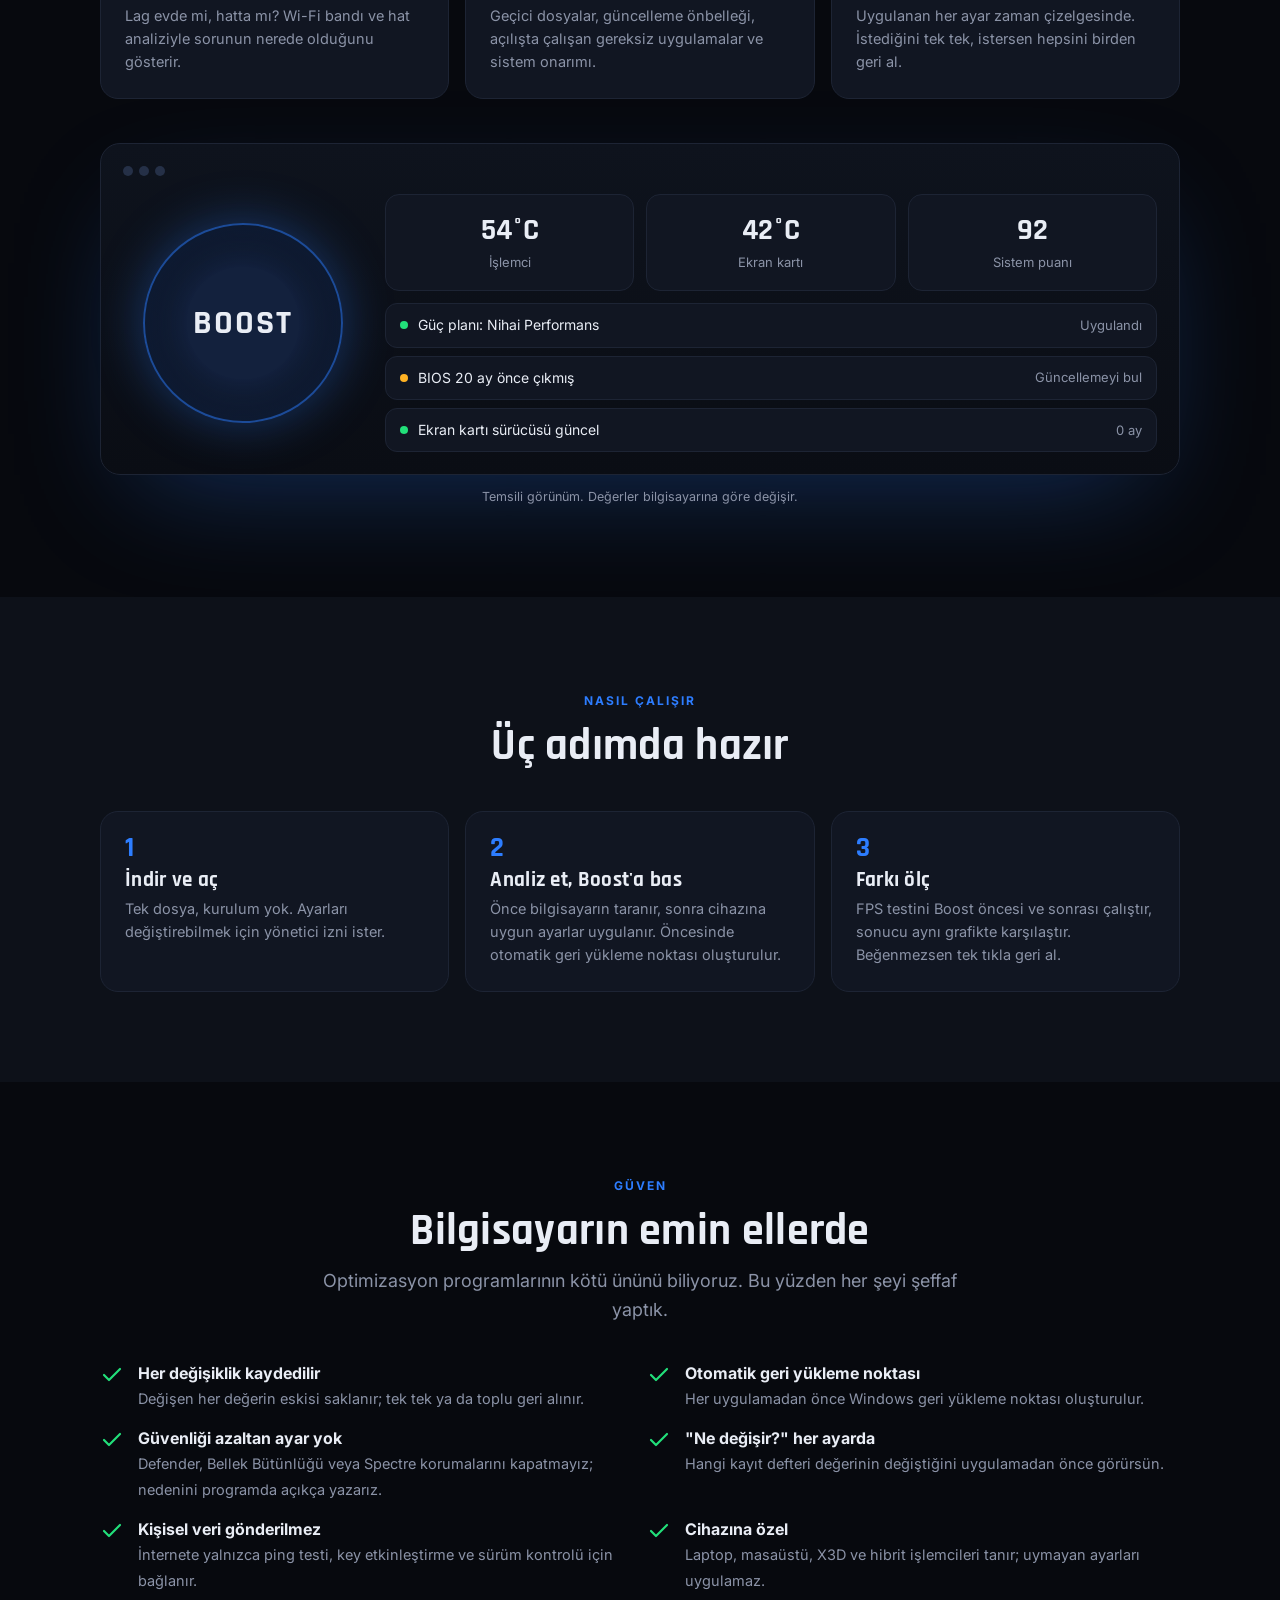
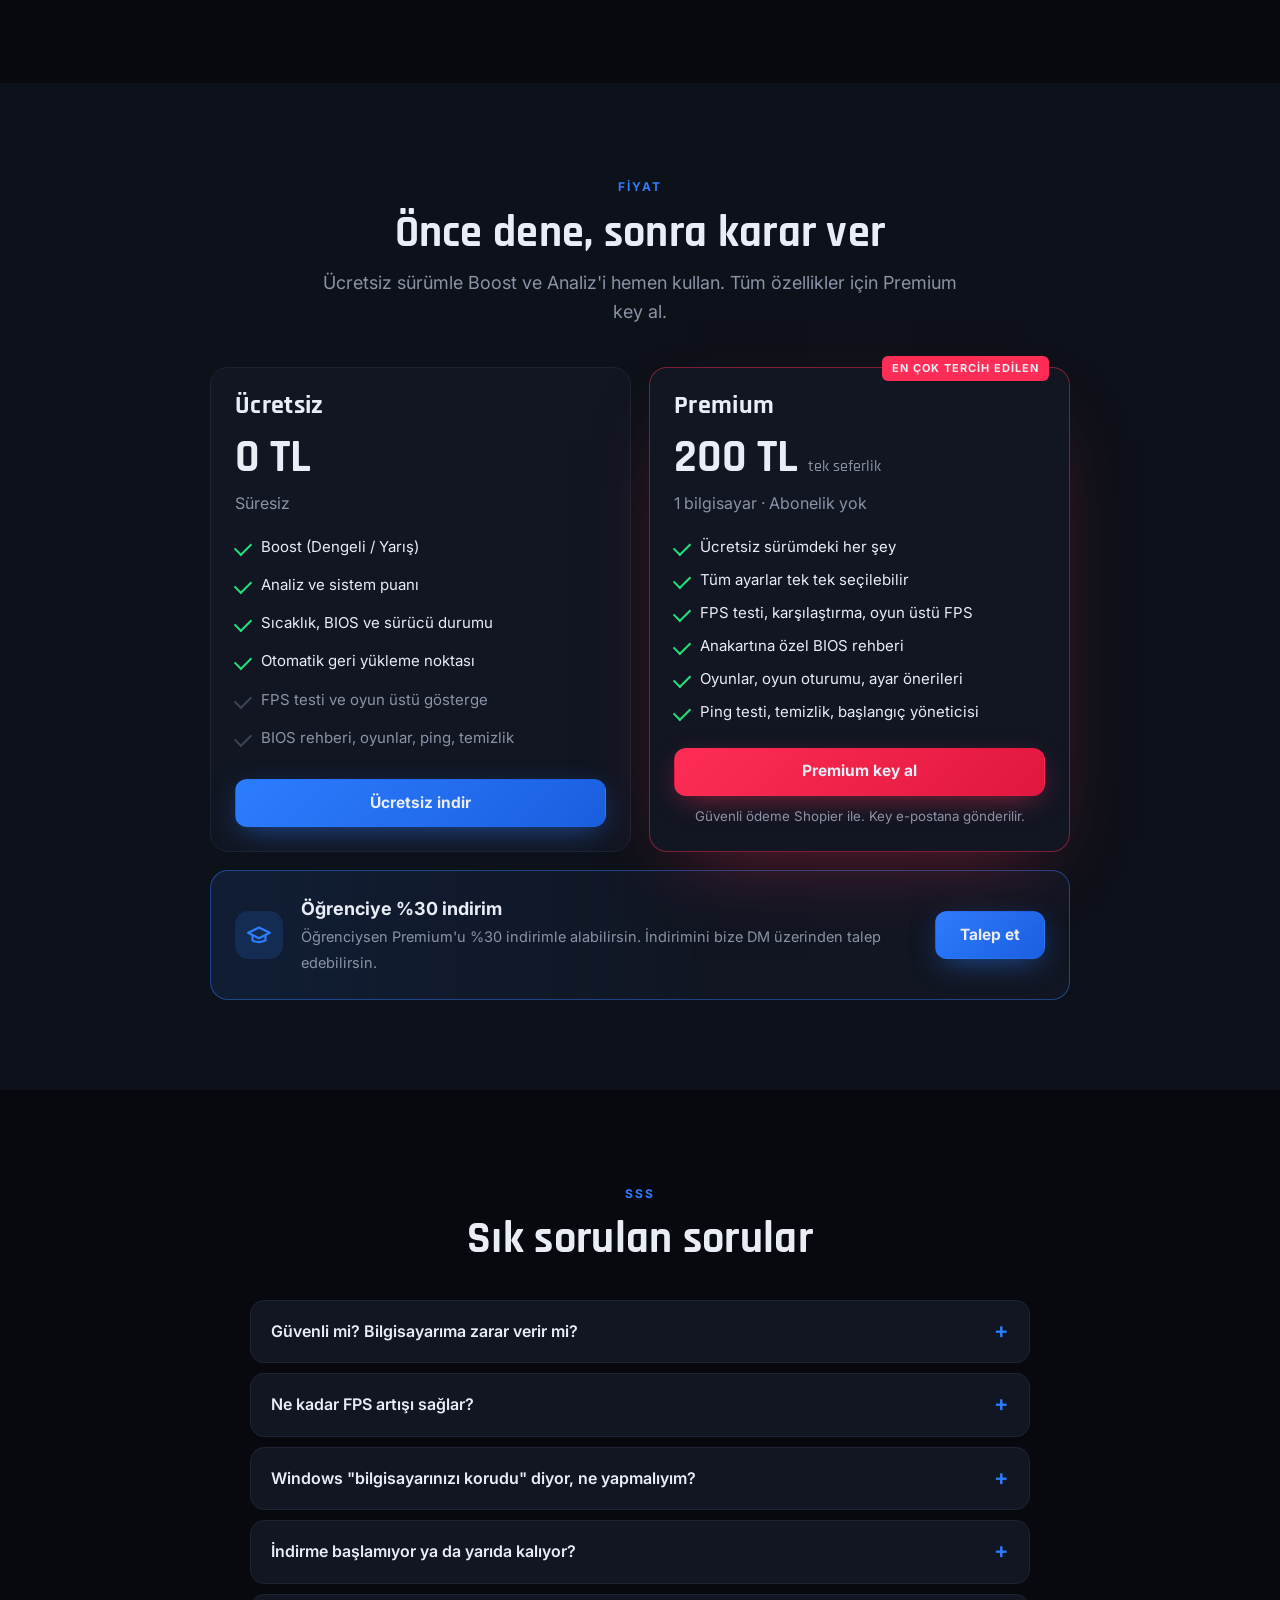
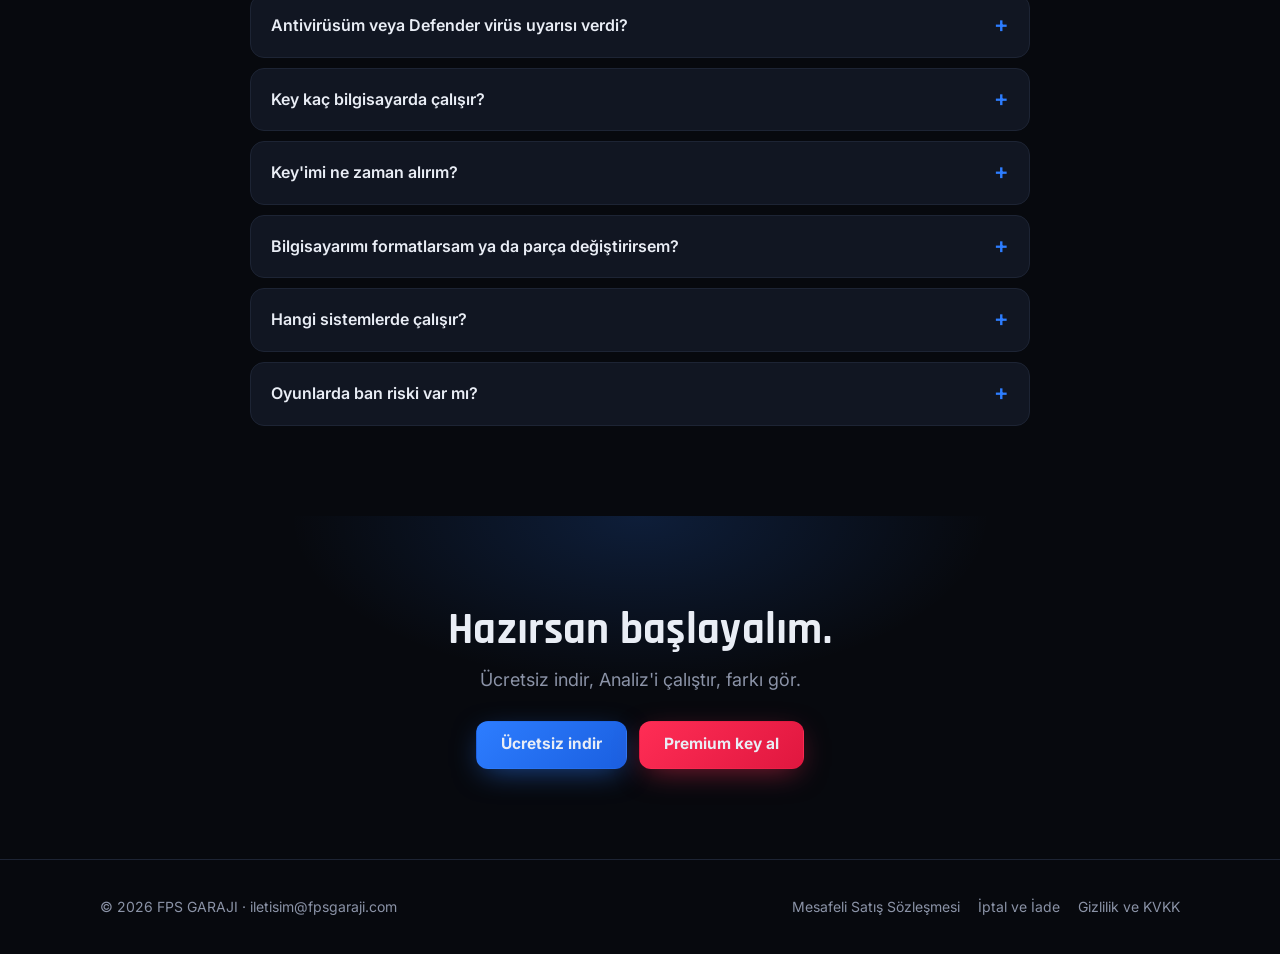
==== commit 996ee07a: "Sürüm 2.7: Format sekmesi (runtime, WinRAR, ekran kartı uygulaması, sürücüler) Co-Authored-By: Claud" ====
--- a/index.html
+++ b/index.html
@@ -23,7 +23,7 @@
   shopier: "https://www.shopier.com/fpsgaraji/52630183", // Shopier ürün linki
   fiyat: "200 TL",
   dm: "https://ig.me/m/fpsgaraji",      // öğrenci indirimi talebi: Instagram DM
-  surum: "2.6",
+  surum: "2.7",
   eposta: "iletisim@fpsgaraji.com"
 };
 </script>
@@ -36,7 +36,7 @@
 
 <header class="hero"><div class="w">
   <div>
-    <span class="tag">Windows 10 / 11 · Sürüm <b data-surum>2.6</b></span>
+    <span class="tag">Windows 10 / 11 · Sürüm <b data-surum>2.7</b></span>
     <h1>Oyununu <em>tek tıkla</em> akıcılaştır.</h1>
     <p class="lead">FPS GARAJI Optimizer, Windows'u oyun için ayarlar, bilgisayarını tarayıp FPS kaybettiren sorunları bulur ve BIOS'ta adım adım yol gösterir. Farkı kendi FPS testinle görürsün; beğenmezsen her şey tek tıkla eski haline döner.</p>
     <div class="cta">
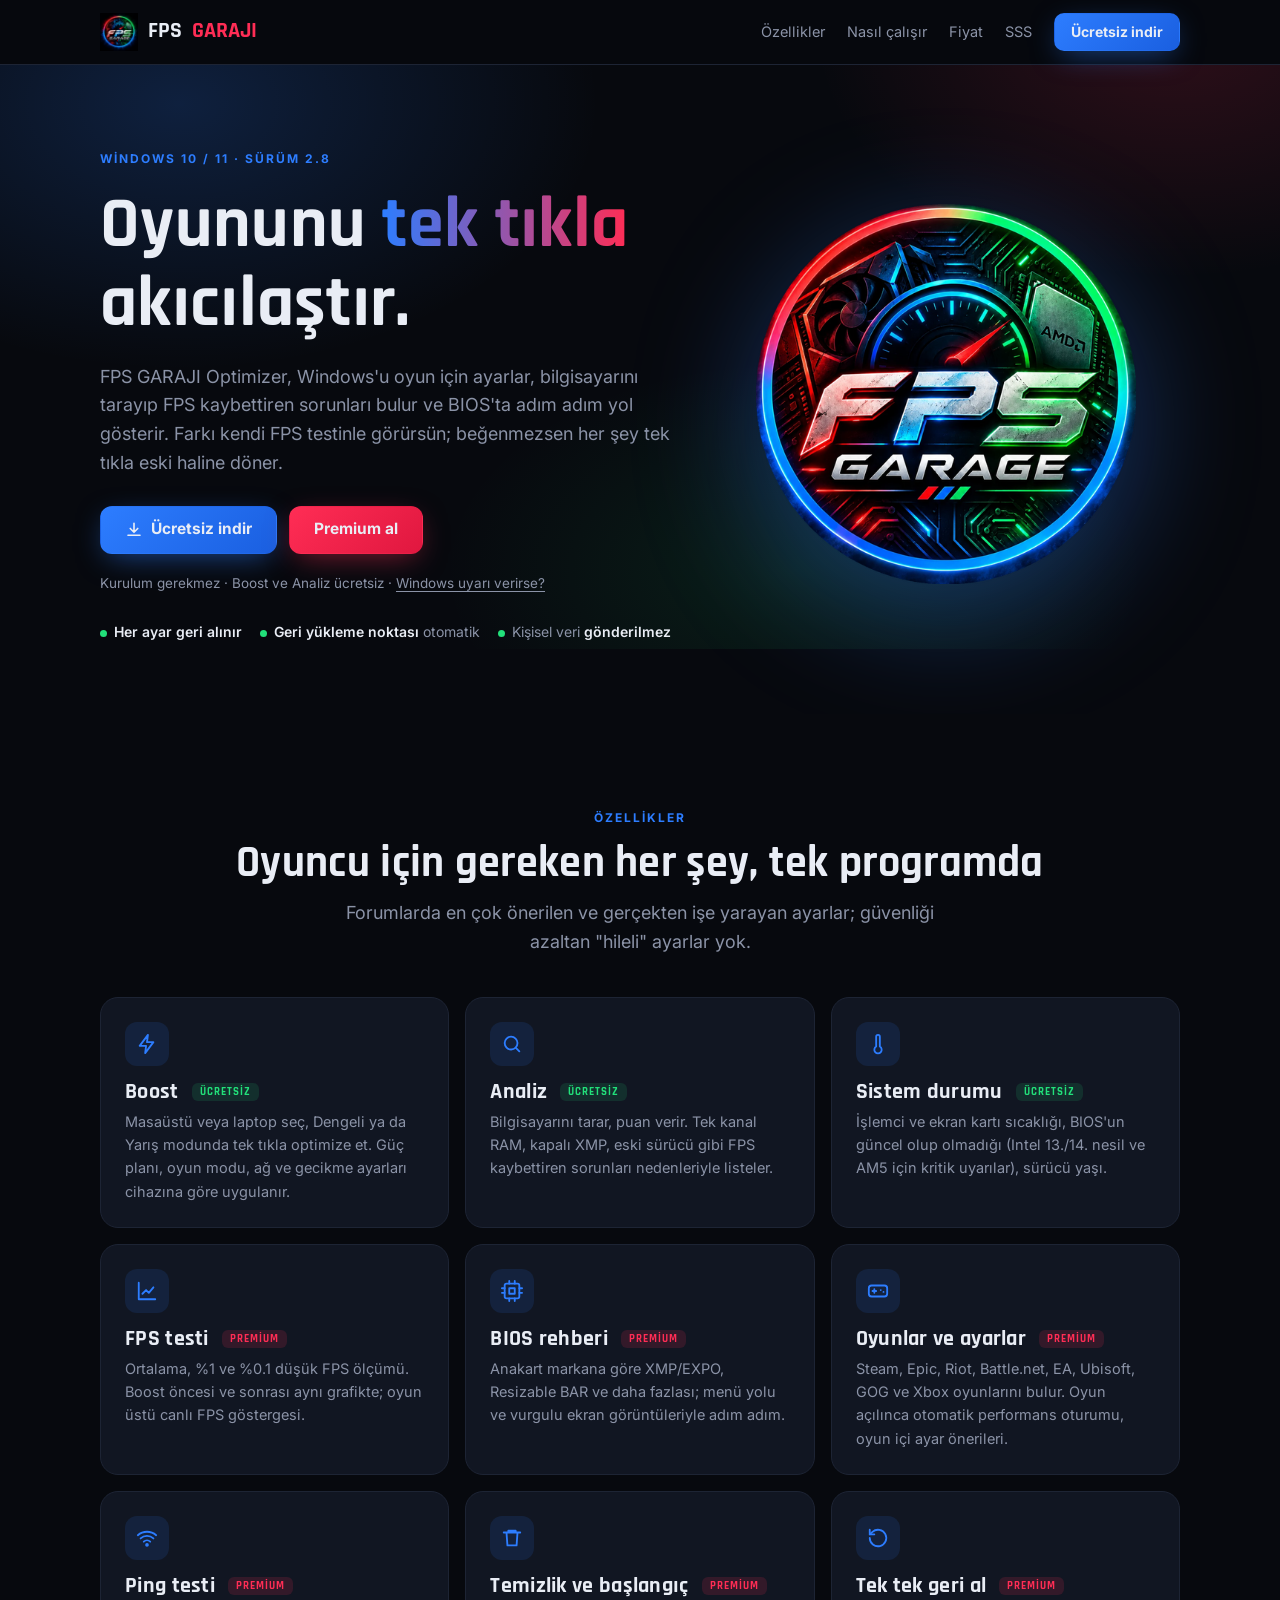
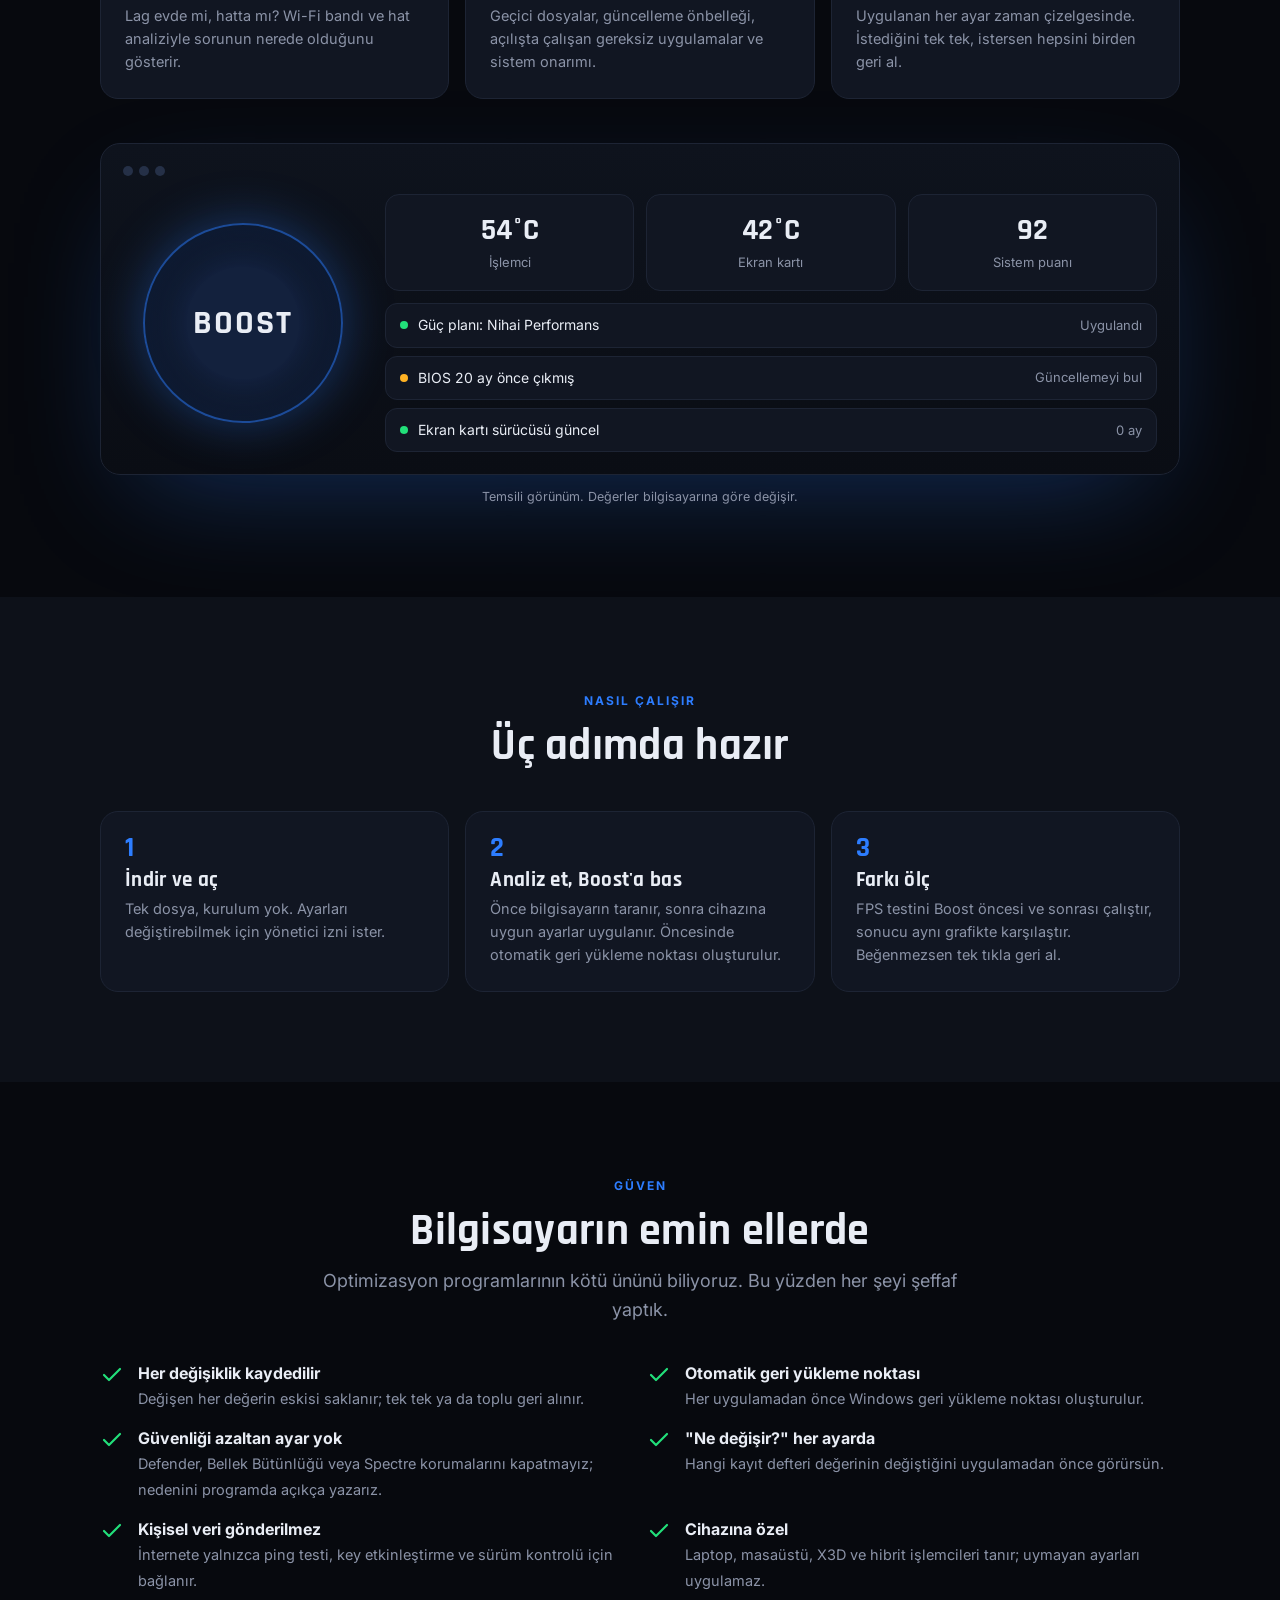
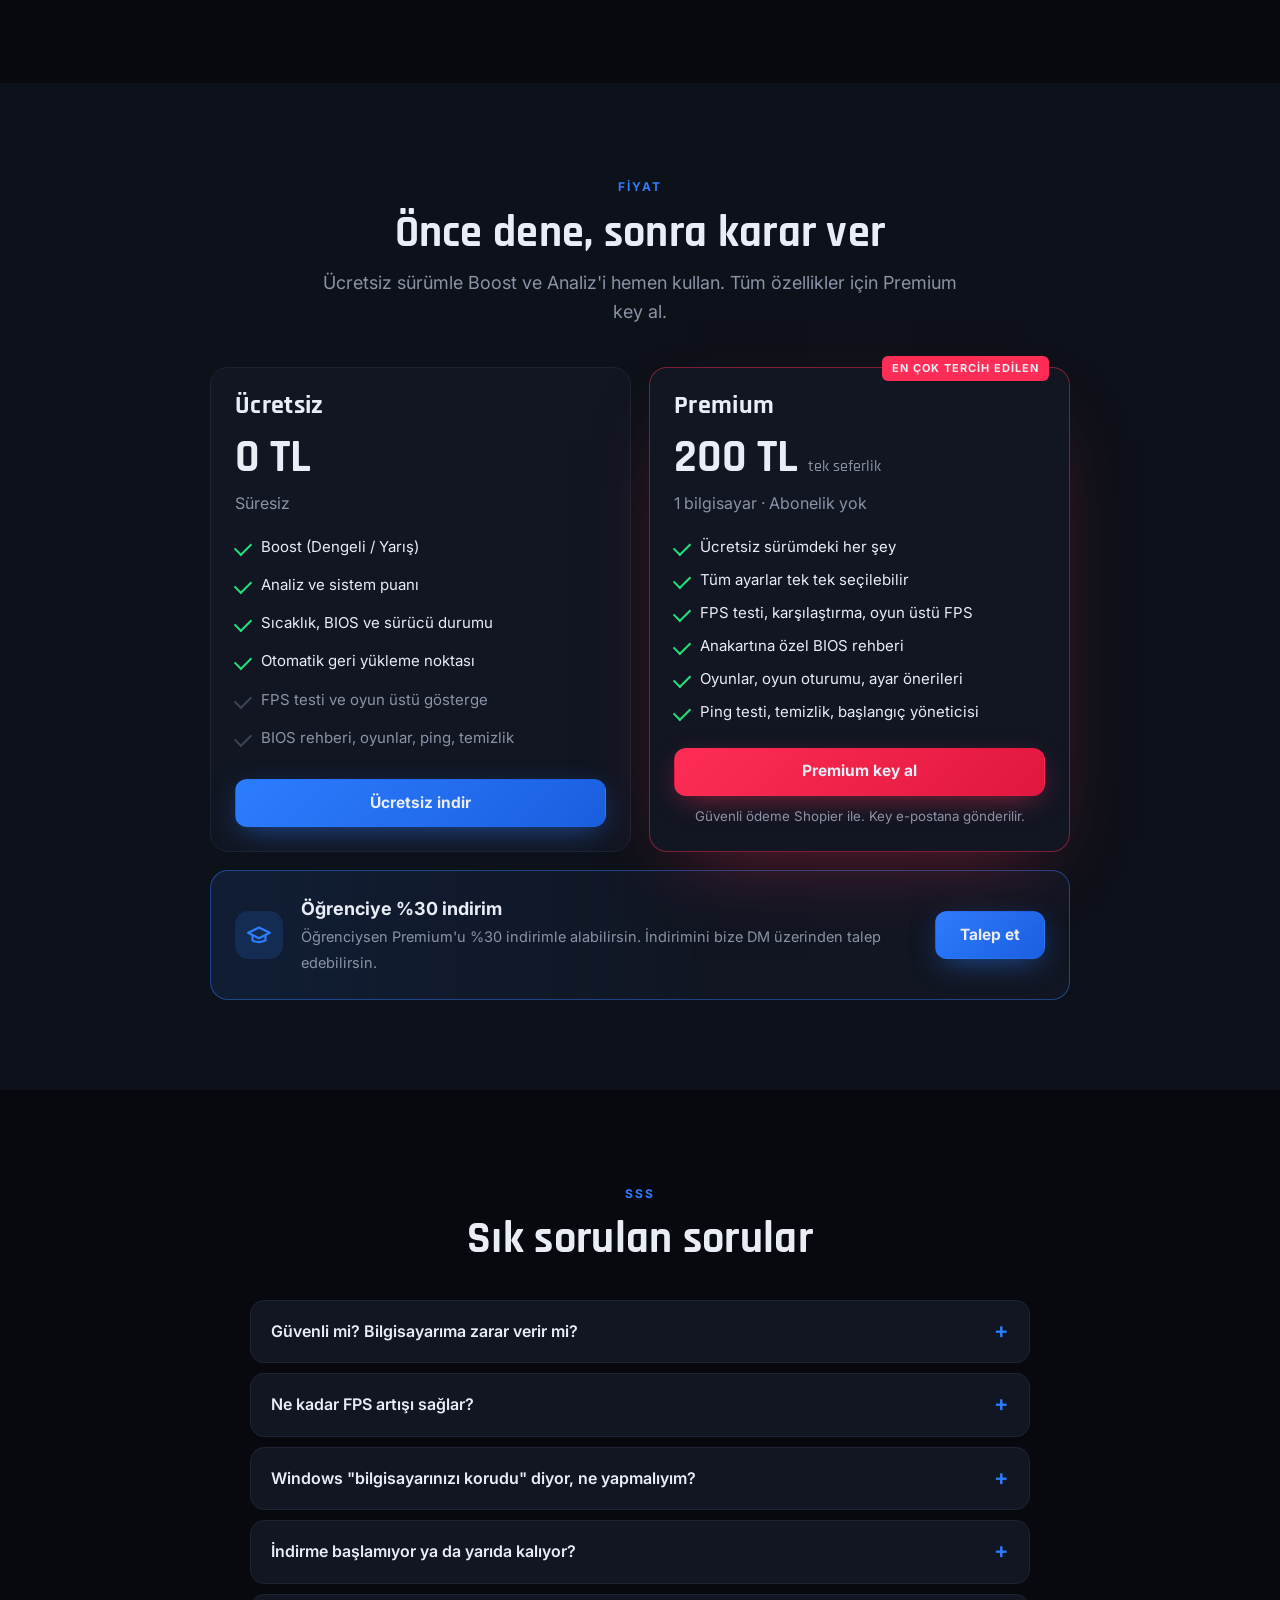
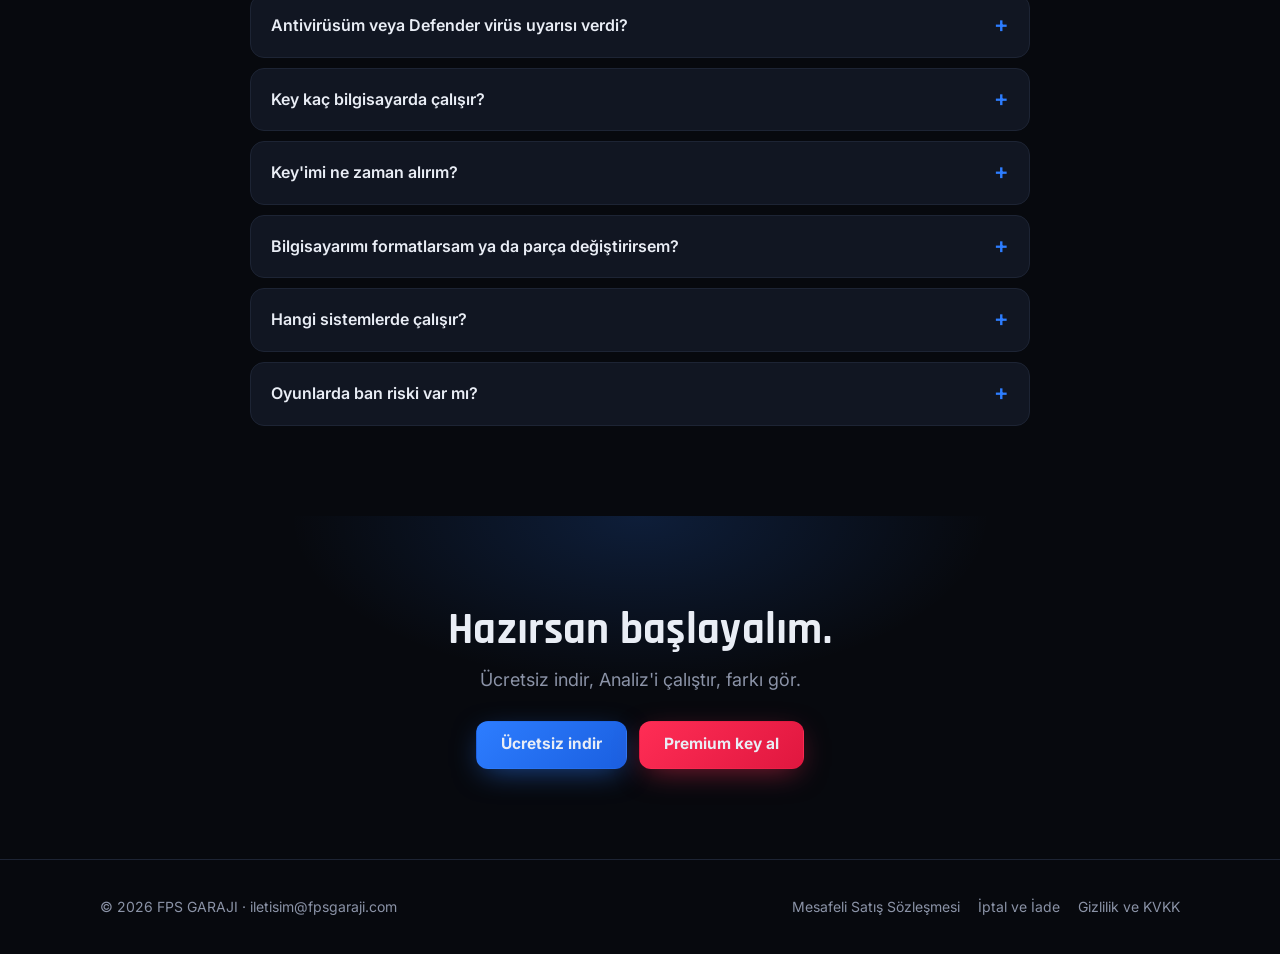
==== commit 034caa32: "Sürüm 2.8: Disk sağlığı ve yeni Discord Erişimi (yalnızca Discord, güvenli DNS) Co-Authored-By: Clau" ====
--- a/index.html
+++ b/index.html
@@ -23,7 +23,7 @@
   shopier: "https://www.shopier.com/fpsgaraji/52630183", // Shopier ürün linki
   fiyat: "200 TL",
   dm: "https://ig.me/m/fpsgaraji",      // öğrenci indirimi talebi: Instagram DM
-  surum: "2.7",
+  surum: "2.8",
   eposta: "iletisim@fpsgaraji.com"
 };
 </script>
@@ -36,7 +36,7 @@
 
 <header class="hero"><div class="w">
   <div>
-    <span class="tag">Windows 10 / 11 · Sürüm <b data-surum>2.7</b></span>
+    <span class="tag">Windows 10 / 11 · Sürüm <b data-surum>2.8</b></span>
     <h1>Oyununu <em>tek tıkla</em> akıcılaştır.</h1>
     <p class="lead">FPS GARAJI Optimizer, Windows'u oyun için ayarlar, bilgisayarını tarayıp FPS kaybettiren sorunları bulur ve BIOS'ta adım adım yol gösterir. Farkı kendi FPS testinle görürsün; beğenmezsen her şey tek tıkla eski haline döner.</p>
     <div class="cta">
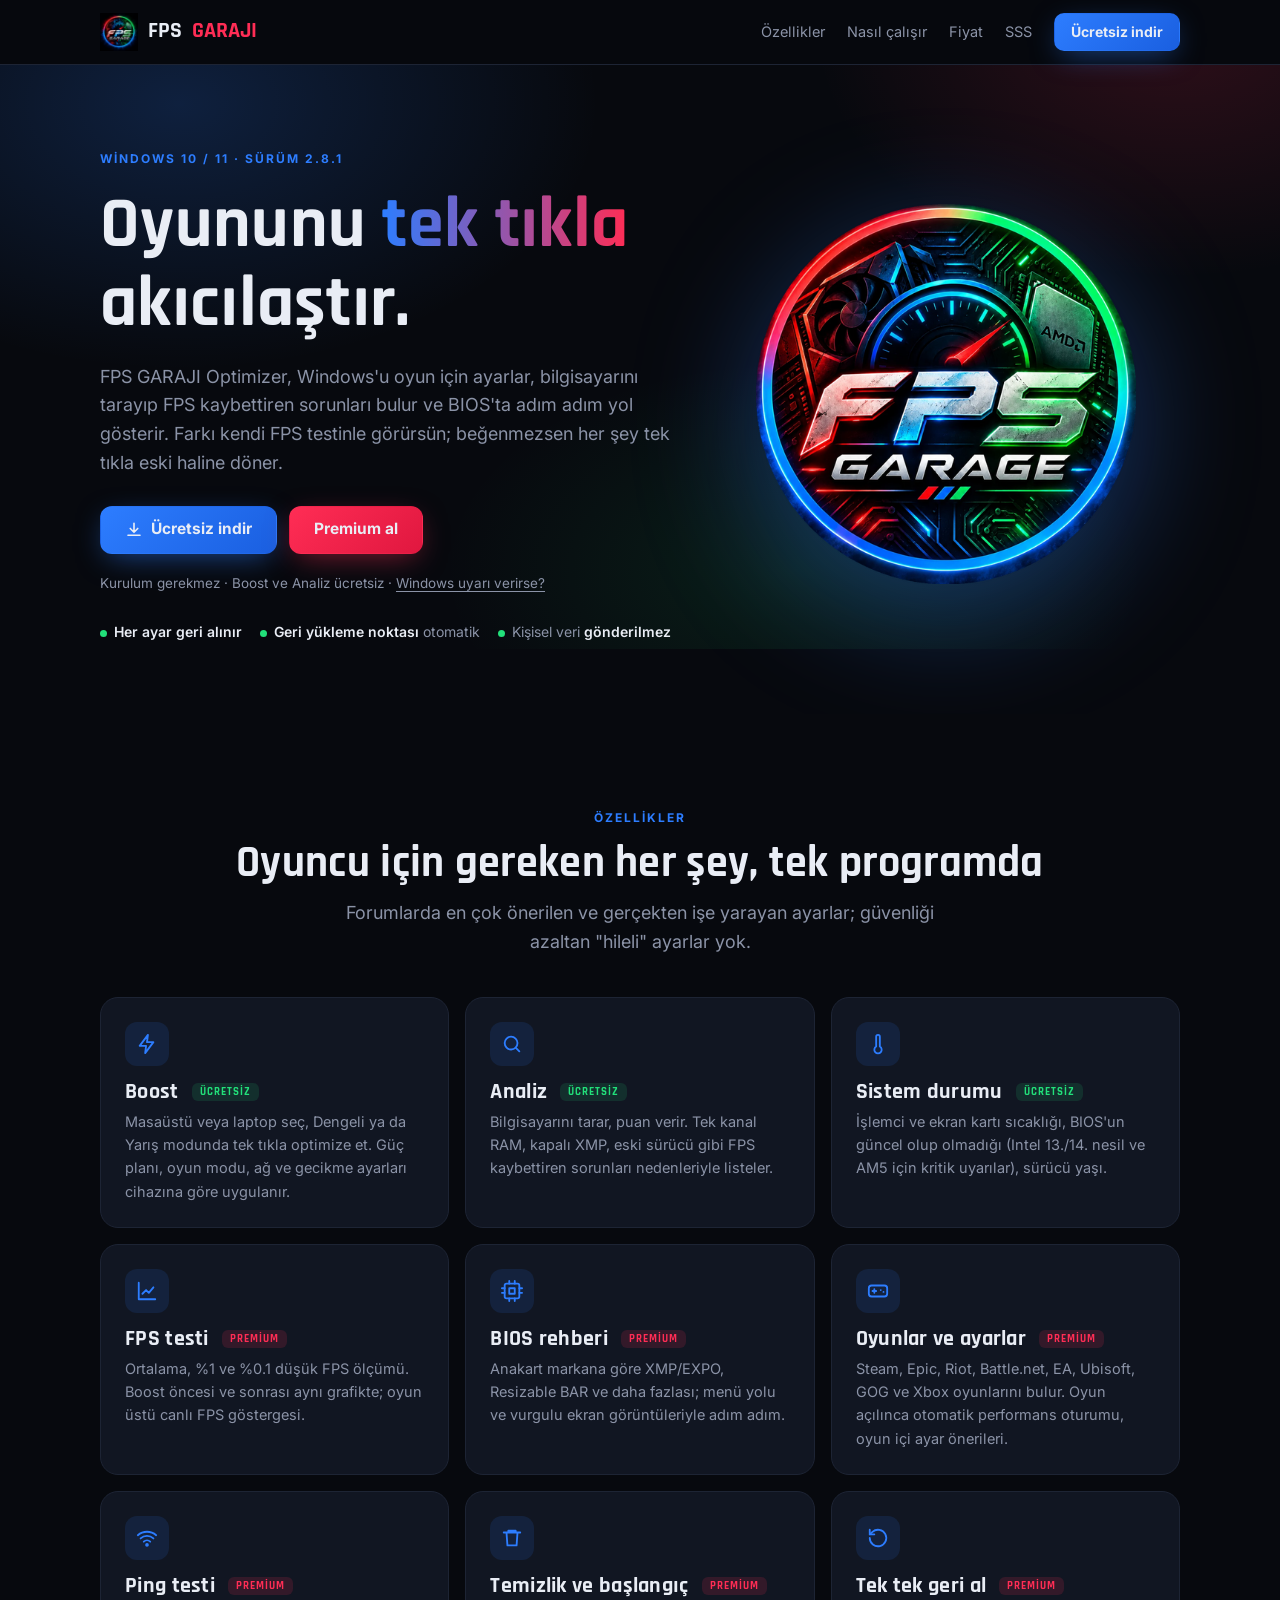
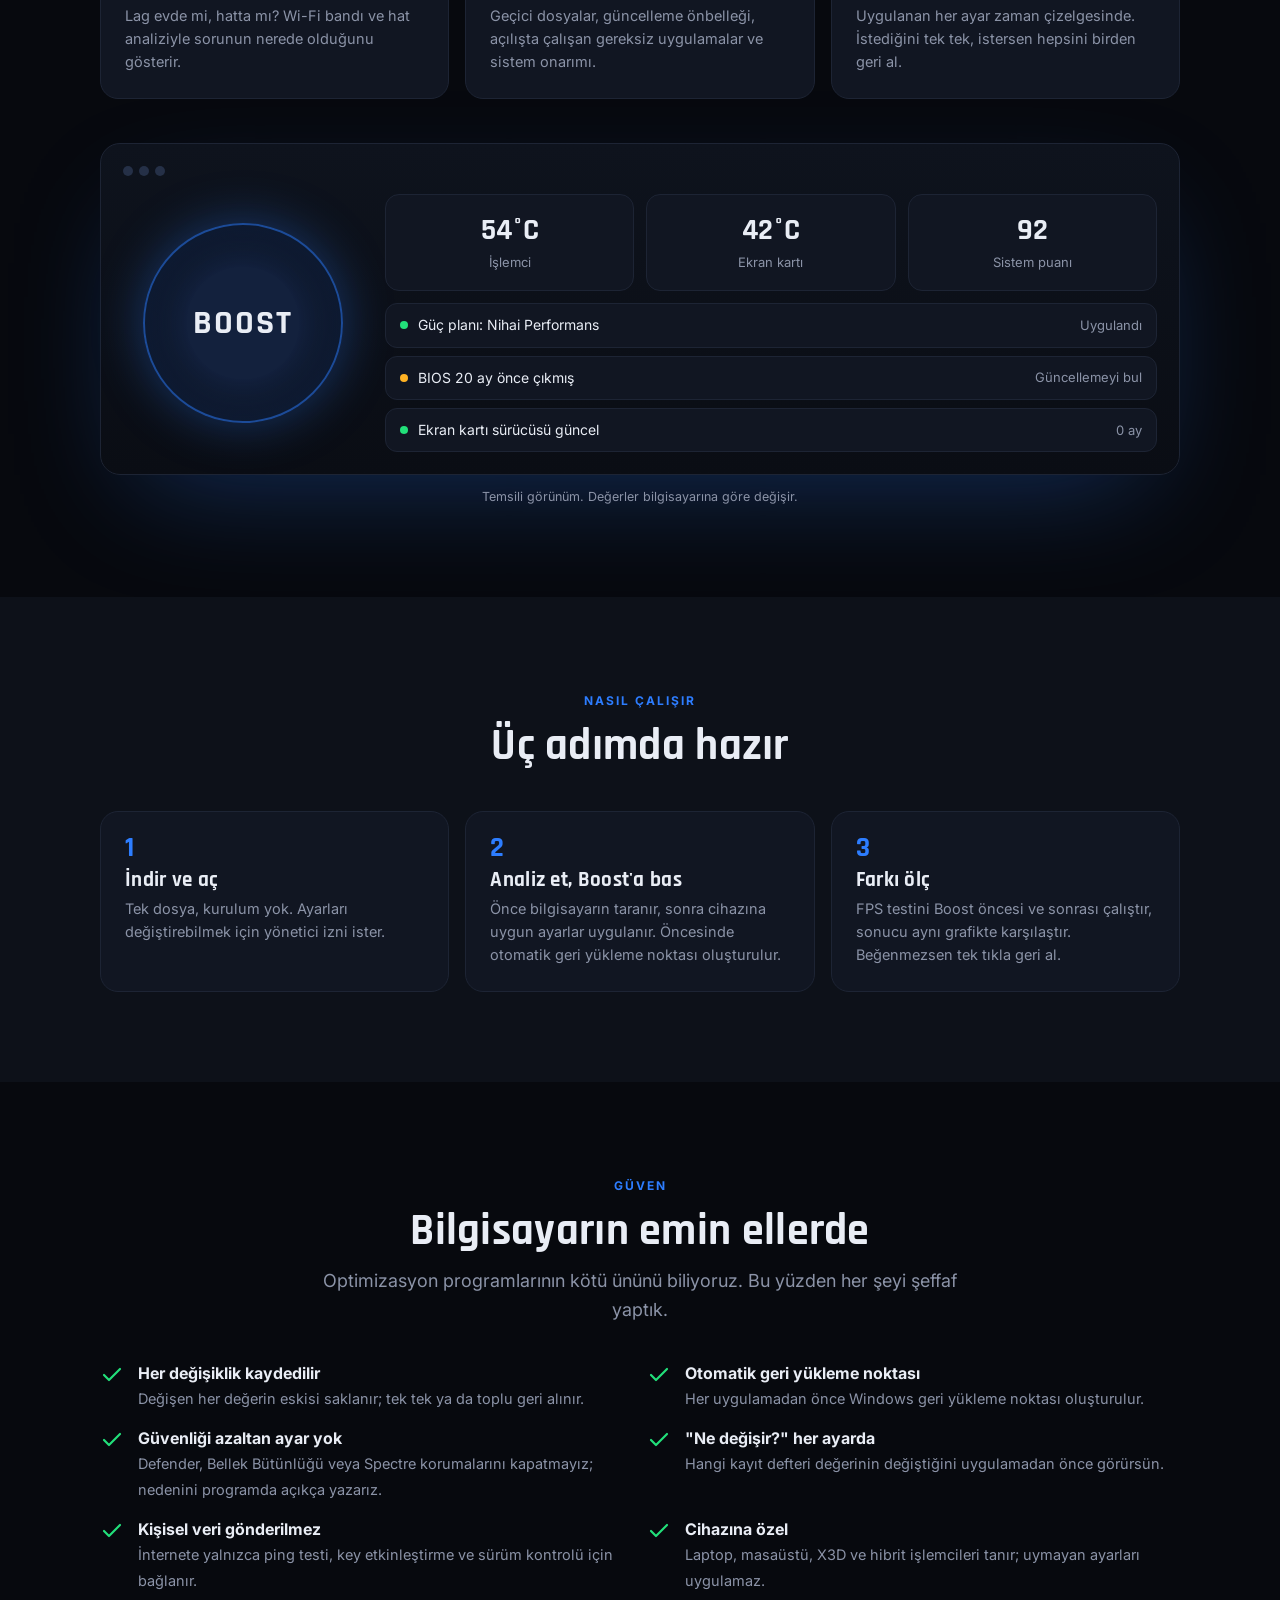
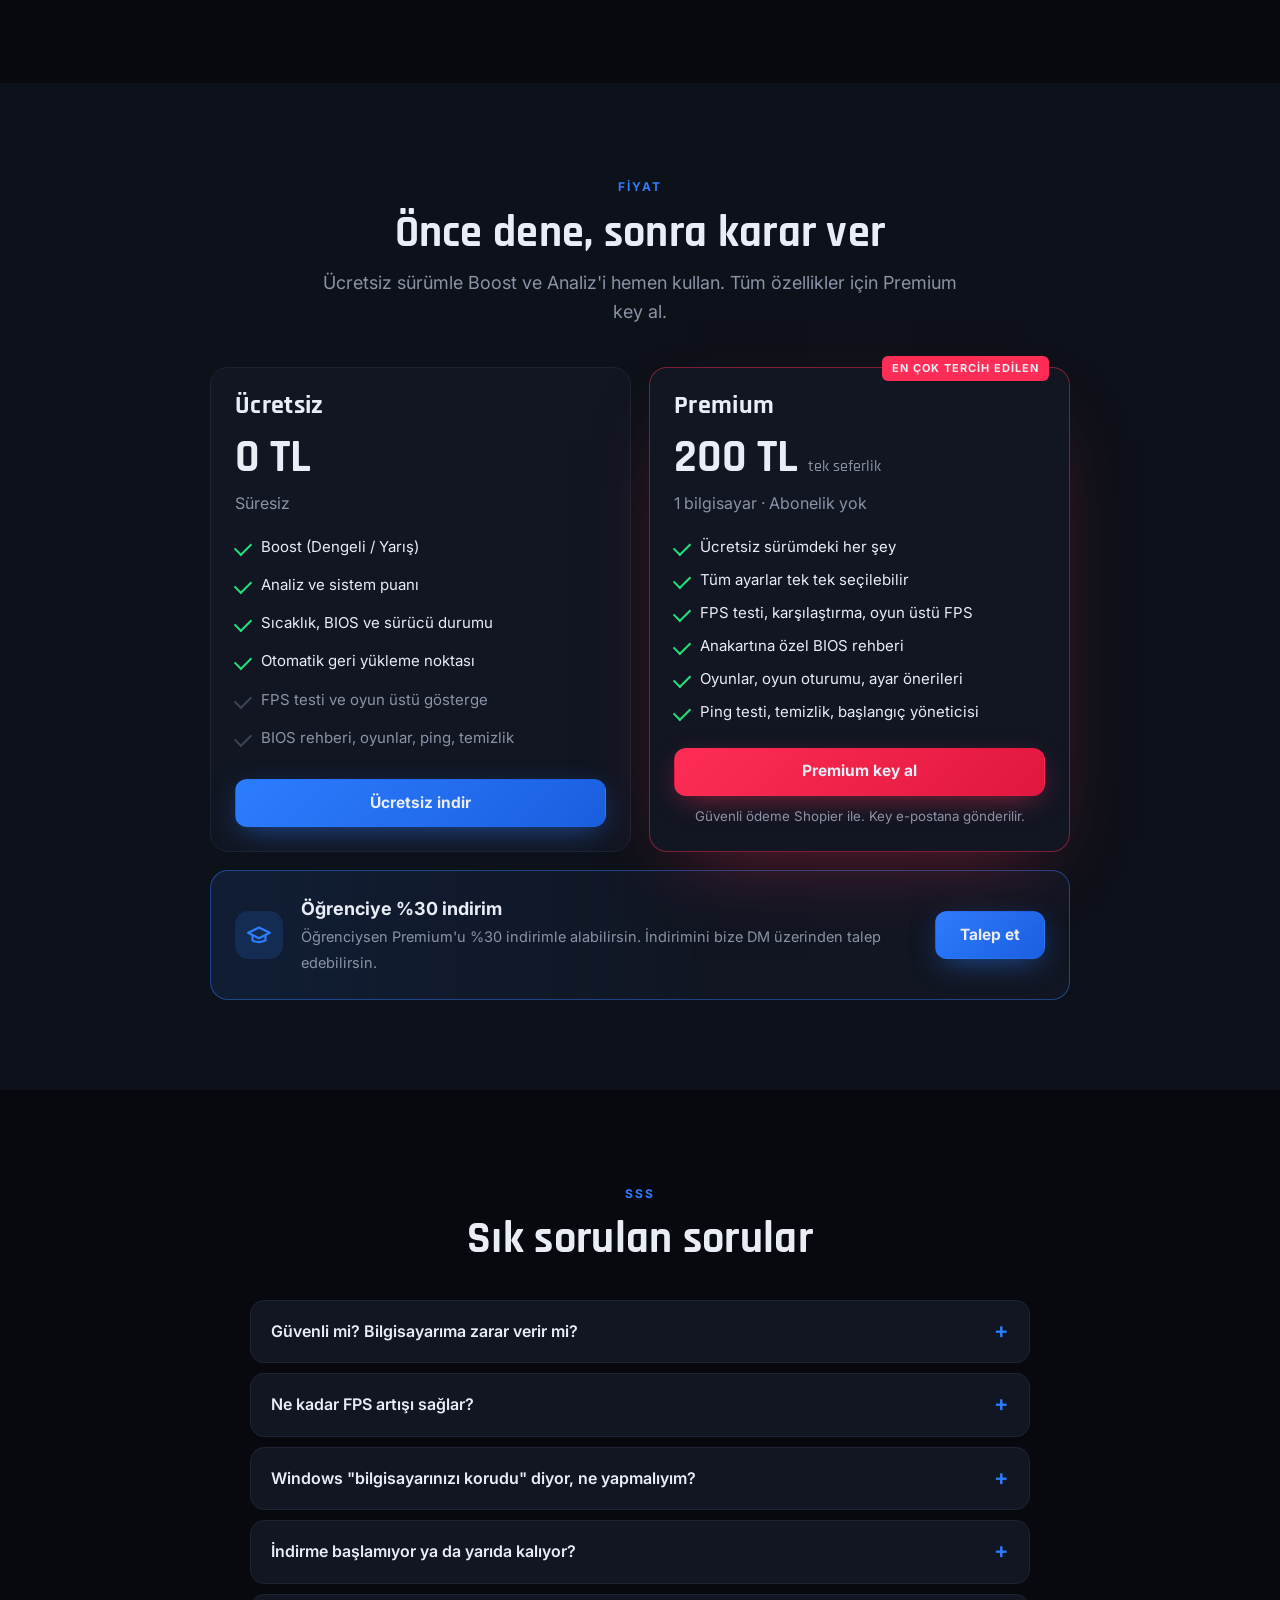
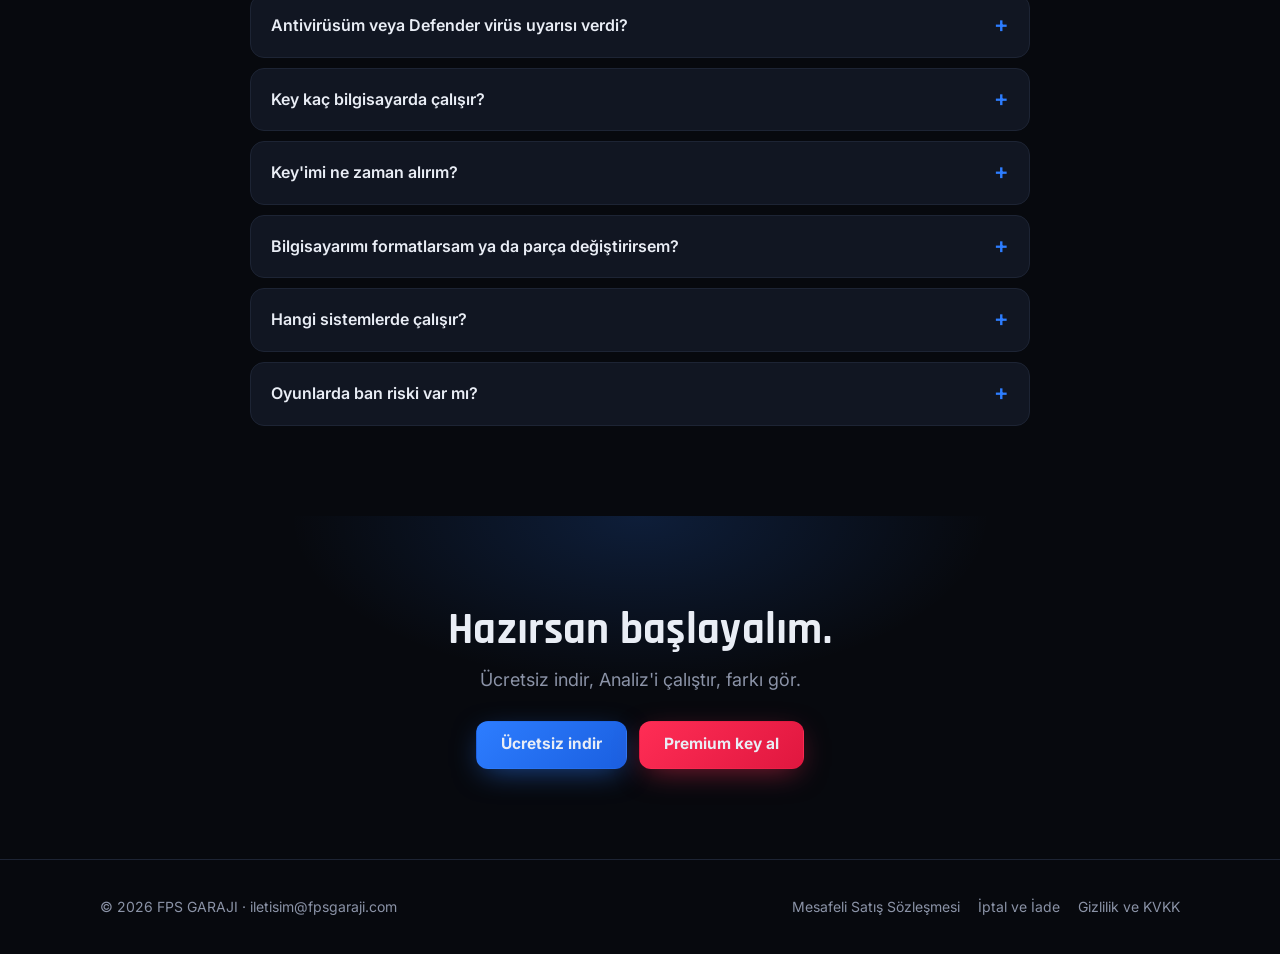
==== commit 30538092: "Sürüm 2.8.1: güvenlik ve kararlılık güncellemesi Co-Authored-By: Claude Opus 4.8 <noreply@anthropic." ====
--- a/index.html
+++ b/index.html
@@ -23,7 +23,7 @@
   shopier: "https://www.shopier.com/fpsgaraji/52630183", // Shopier ürün linki
   fiyat: "200 TL",
   dm: "https://ig.me/m/fpsgaraji",      // öğrenci indirimi talebi: Instagram DM
-  surum: "2.8",
+  surum: "2.8.1",
   eposta: "iletisim@fpsgaraji.com"
 };
 </script>
@@ -36,7 +36,7 @@
 
 <header class="hero"><div class="w">
   <div>
-    <span class="tag">Windows 10 / 11 · Sürüm <b data-surum>2.8</b></span>
+    <span class="tag">Windows 10 / 11 · Sürüm <b data-surum>2.8.1</b></span>
     <h1>Oyununu <em>tek tıkla</em> akıcılaştır.</h1>
     <p class="lead">FPS GARAJI Optimizer, Windows'u oyun için ayarlar, bilgisayarını tarayıp FPS kaybettiren sorunları bulur ve BIOS'ta adım adım yol gösterir. Farkı kendi FPS testinle görürsün; beğenmezsen her şey tek tıkla eski haline döner.</p>
     <div class="cta">
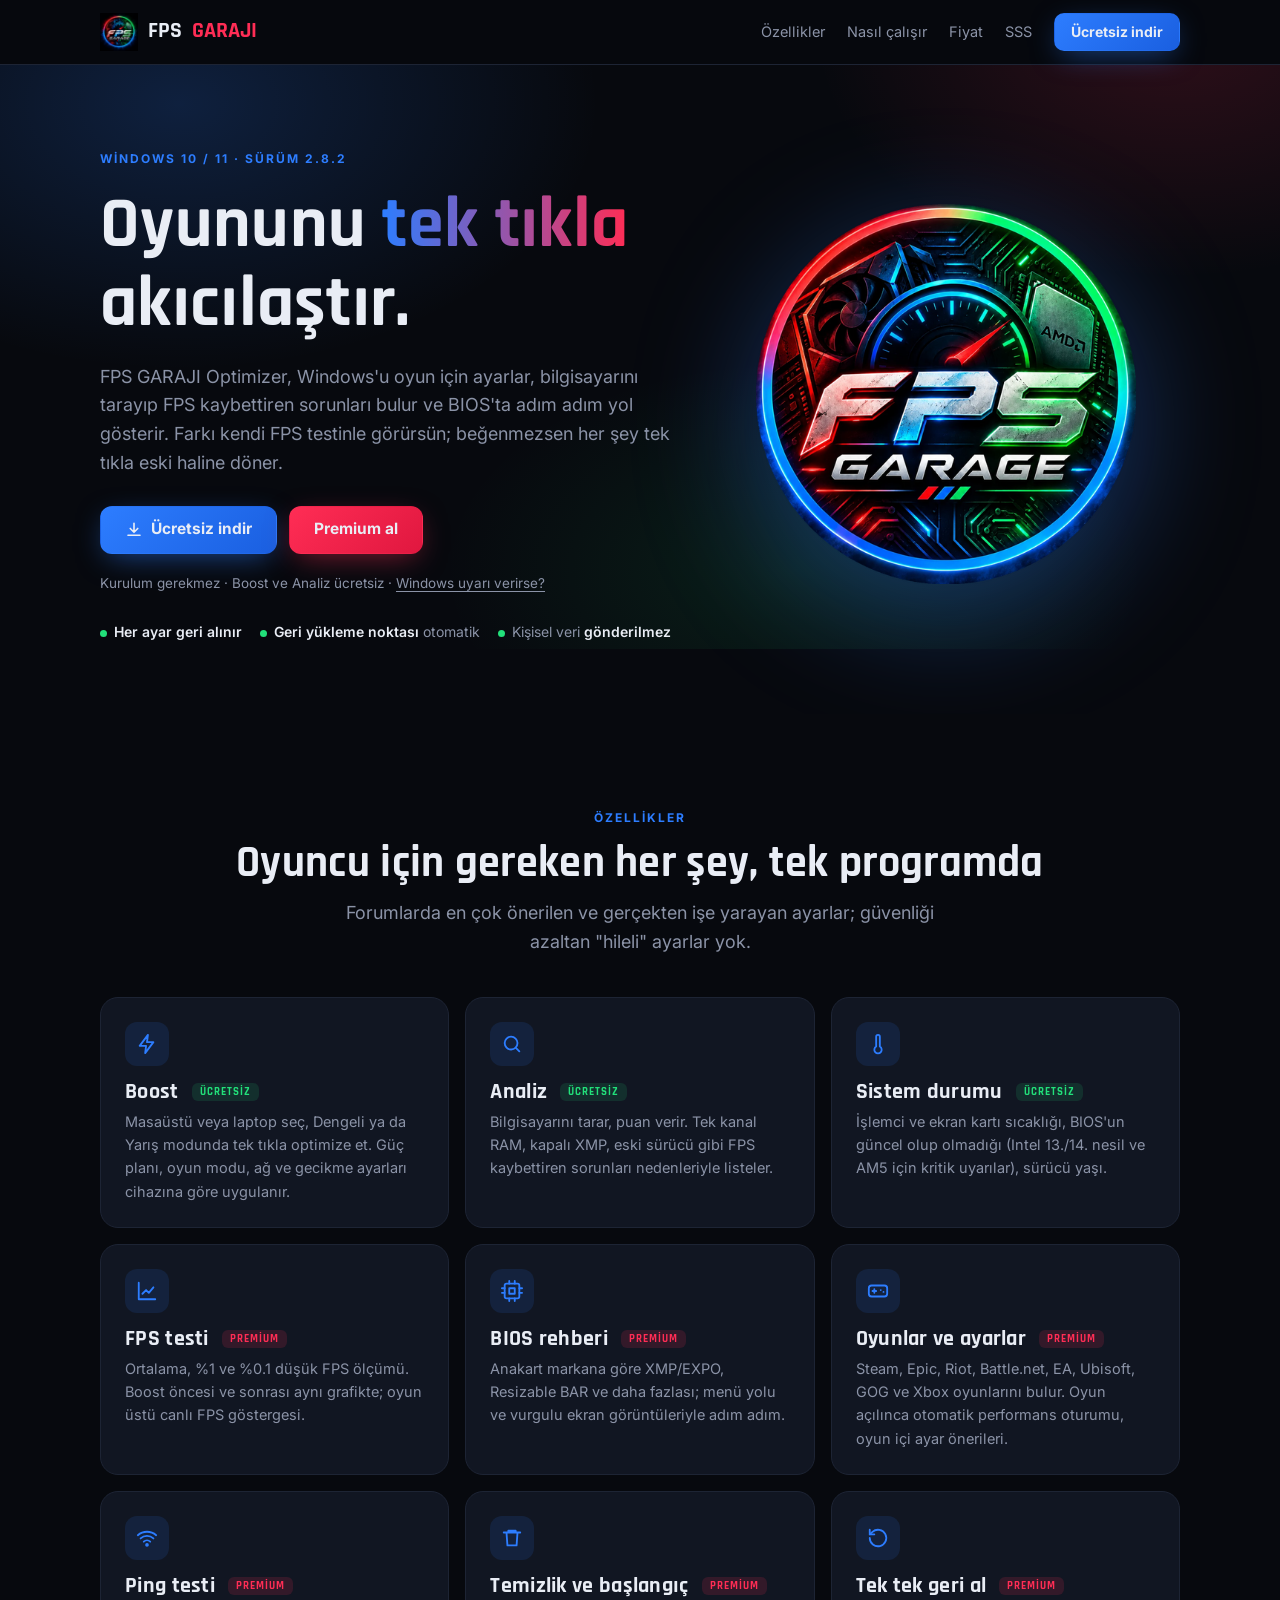
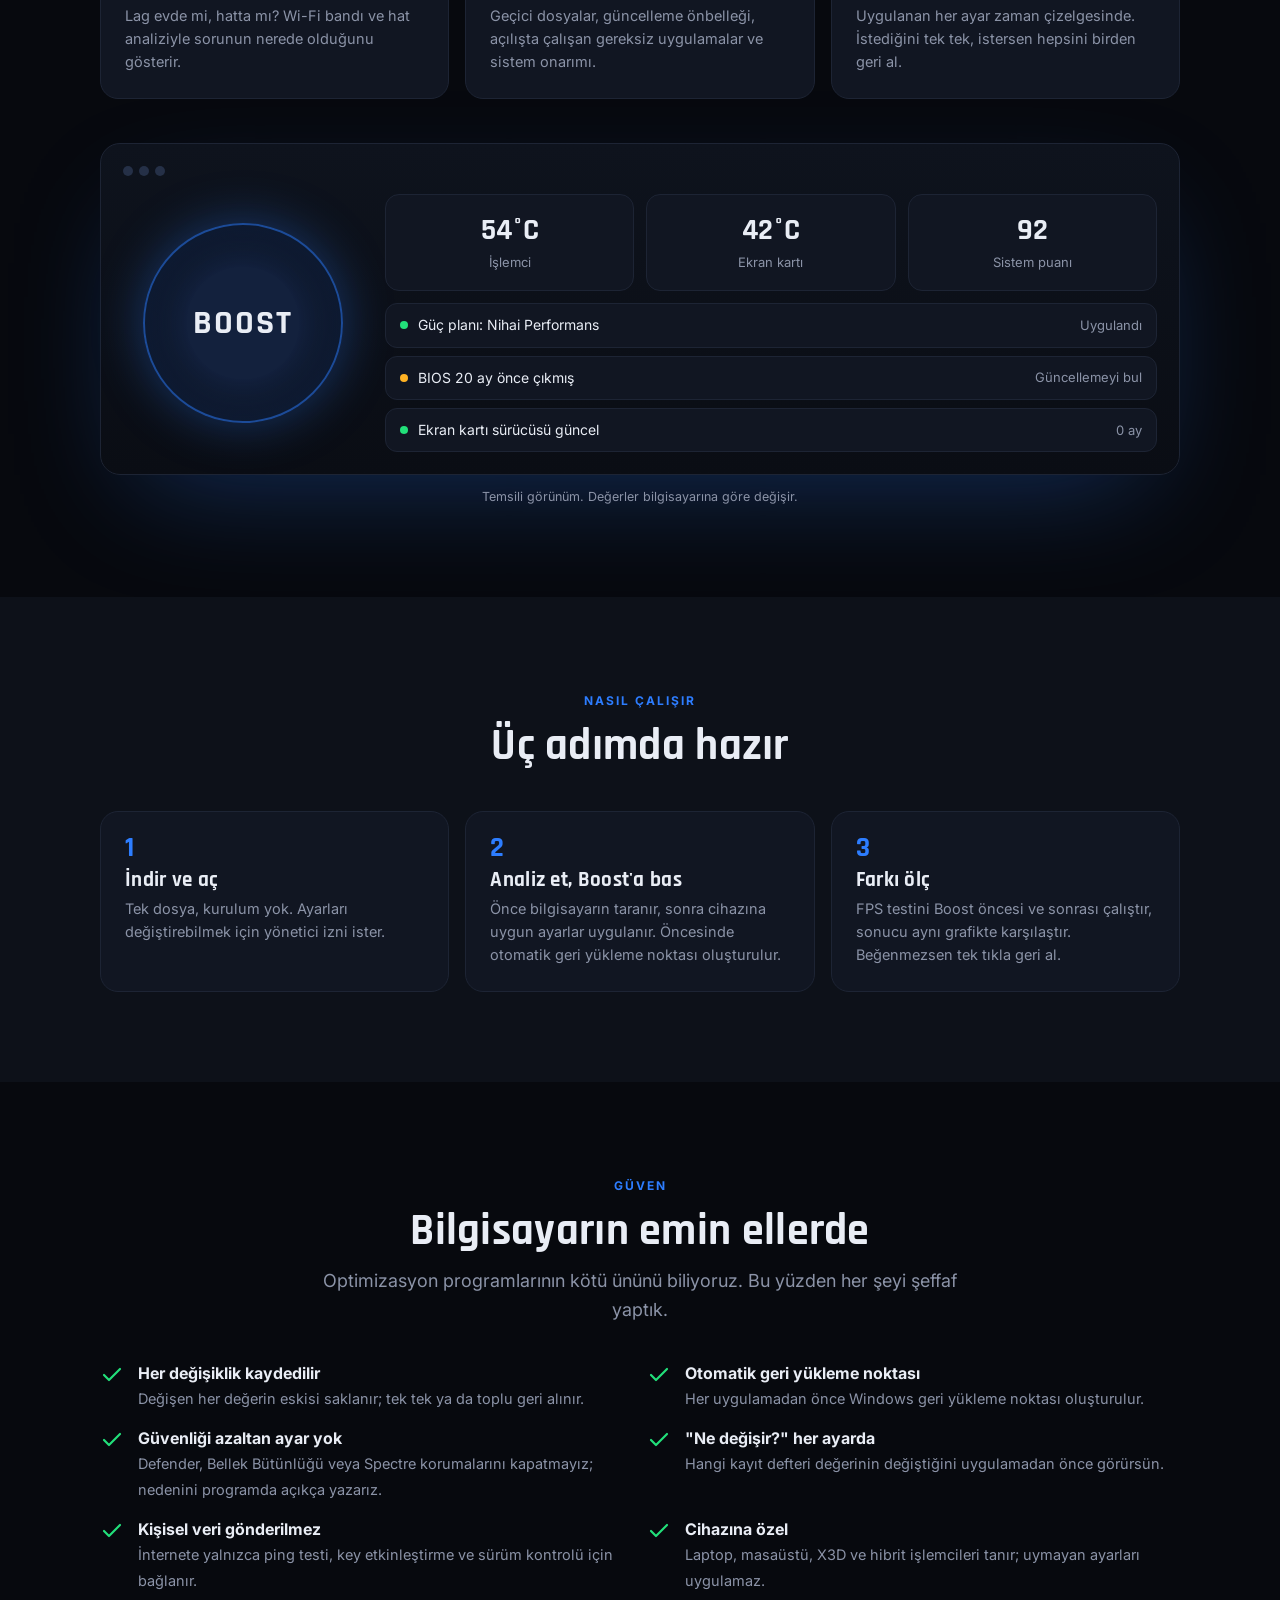
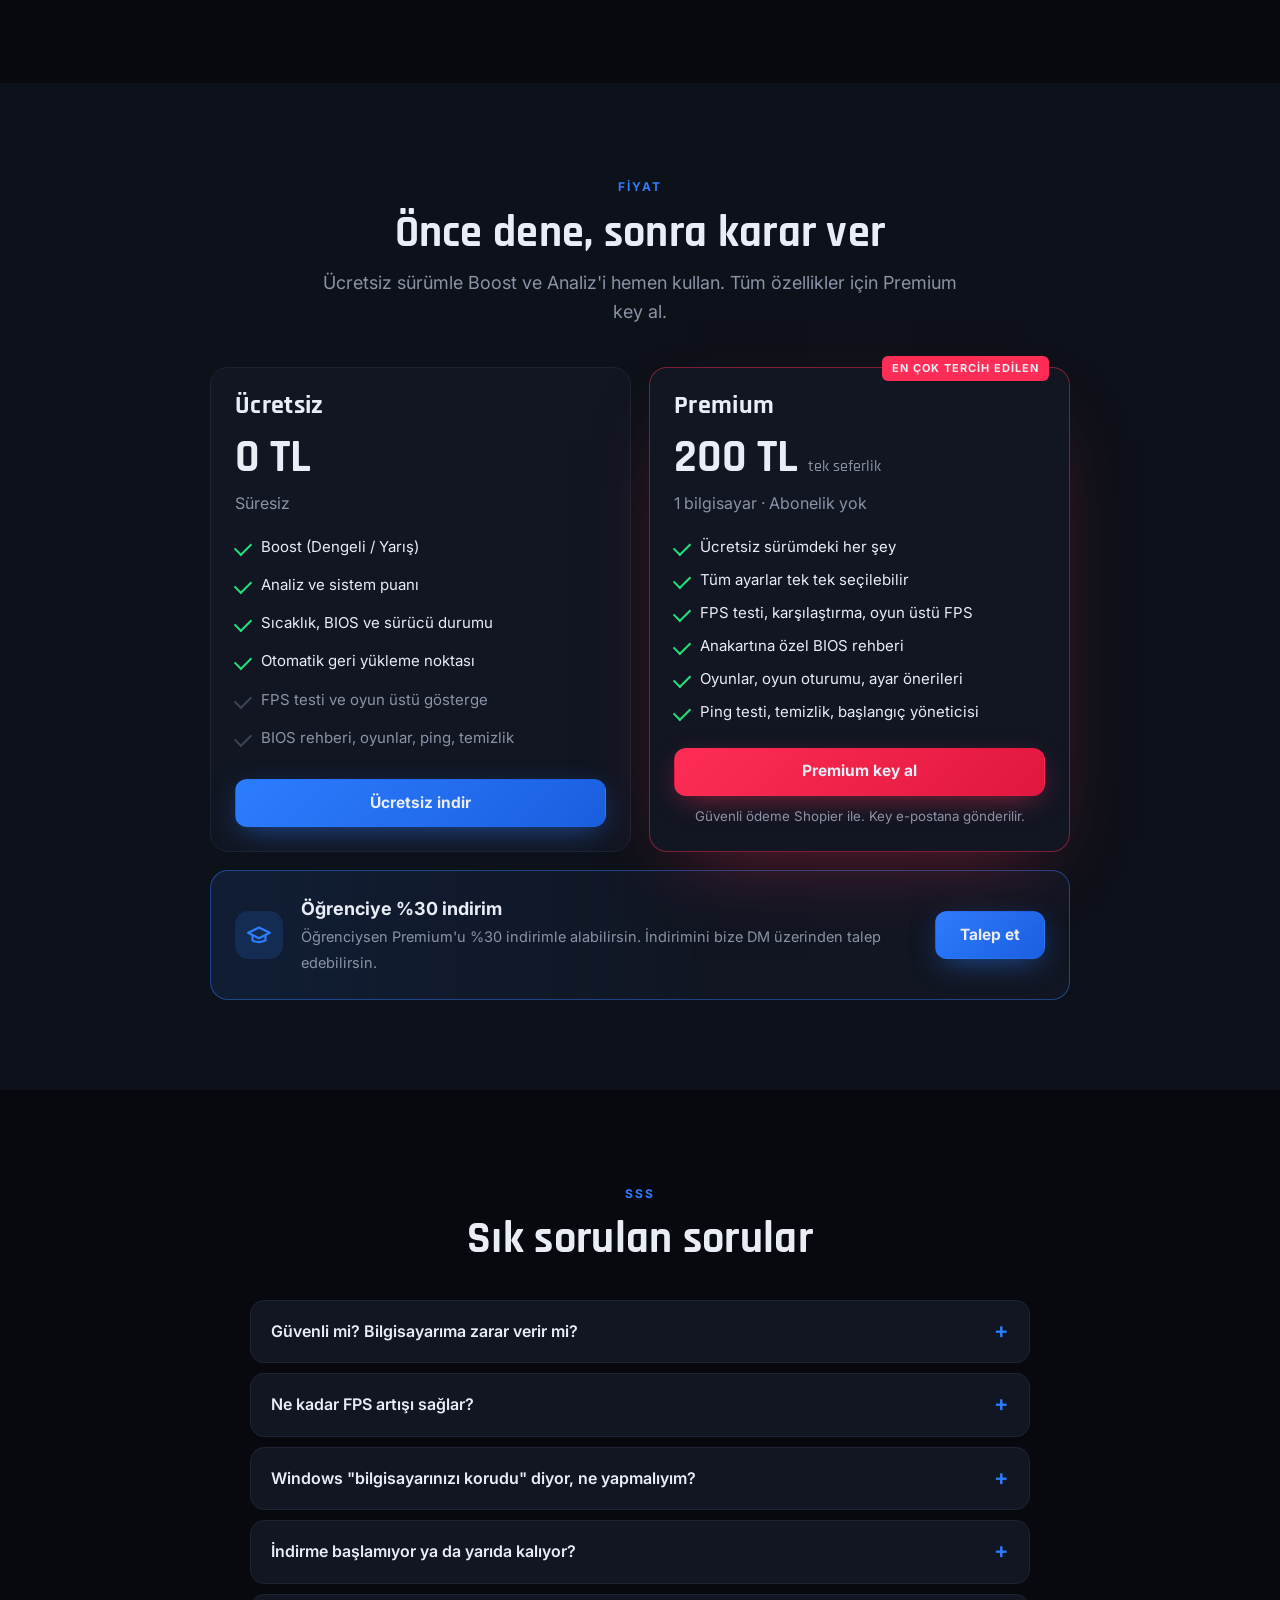
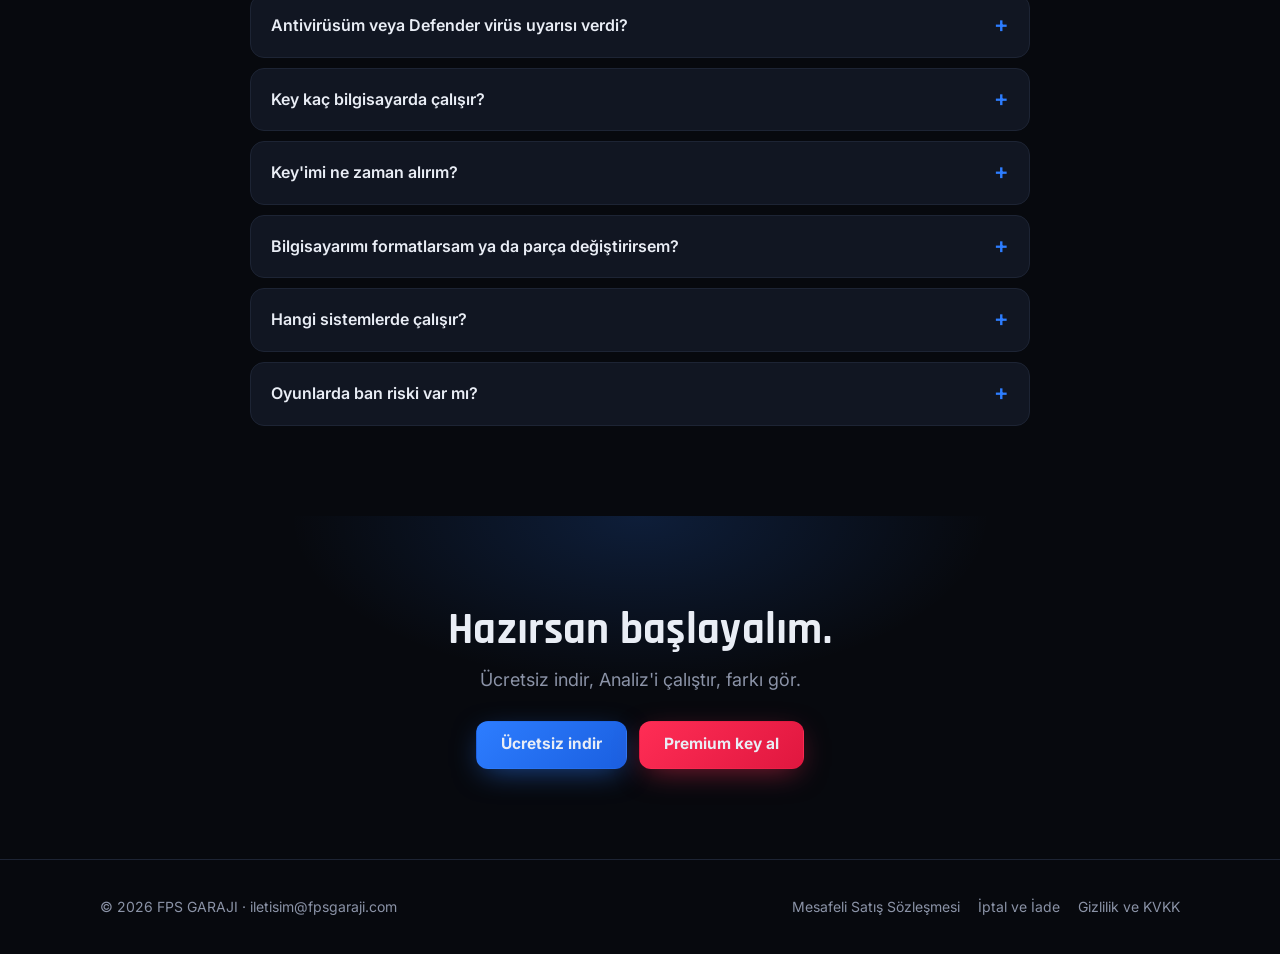
==== commit 2dabb262: "Sürüm 2.8.2: güncelleme sistemi düzeltmesi Co-Authored-By: Claude Opus 4.8 <noreply@anthropic.com>" ====
--- a/index.html
+++ b/index.html
@@ -23,7 +23,7 @@
   shopier: "https://www.shopier.com/fpsgaraji/52630183", // Shopier ürün linki
   fiyat: "200 TL",
   dm: "https://ig.me/m/fpsgaraji",      // öğrenci indirimi talebi: Instagram DM
-  surum: "2.8.1",
+  surum: "2.8.2",
   eposta: "iletisim@fpsgaraji.com"
 };
 </script>
@@ -36,7 +36,7 @@
 
 <header class="hero"><div class="w">
   <div>
-    <span class="tag">Windows 10 / 11 · Sürüm <b data-surum>2.8.1</b></span>
+    <span class="tag">Windows 10 / 11 · Sürüm <b data-surum>2.8.2</b></span>
     <h1>Oyununu <em>tek tıkla</em> akıcılaştır.</h1>
     <p class="lead">FPS GARAJI Optimizer, Windows'u oyun için ayarlar, bilgisayarını tarayıp FPS kaybettiren sorunları bulur ve BIOS'ta adım adım yol gösterir. Farkı kendi FPS testinle görürsün; beğenmezsen her şey tek tıkla eski haline döner.</p>
     <div class="cta">
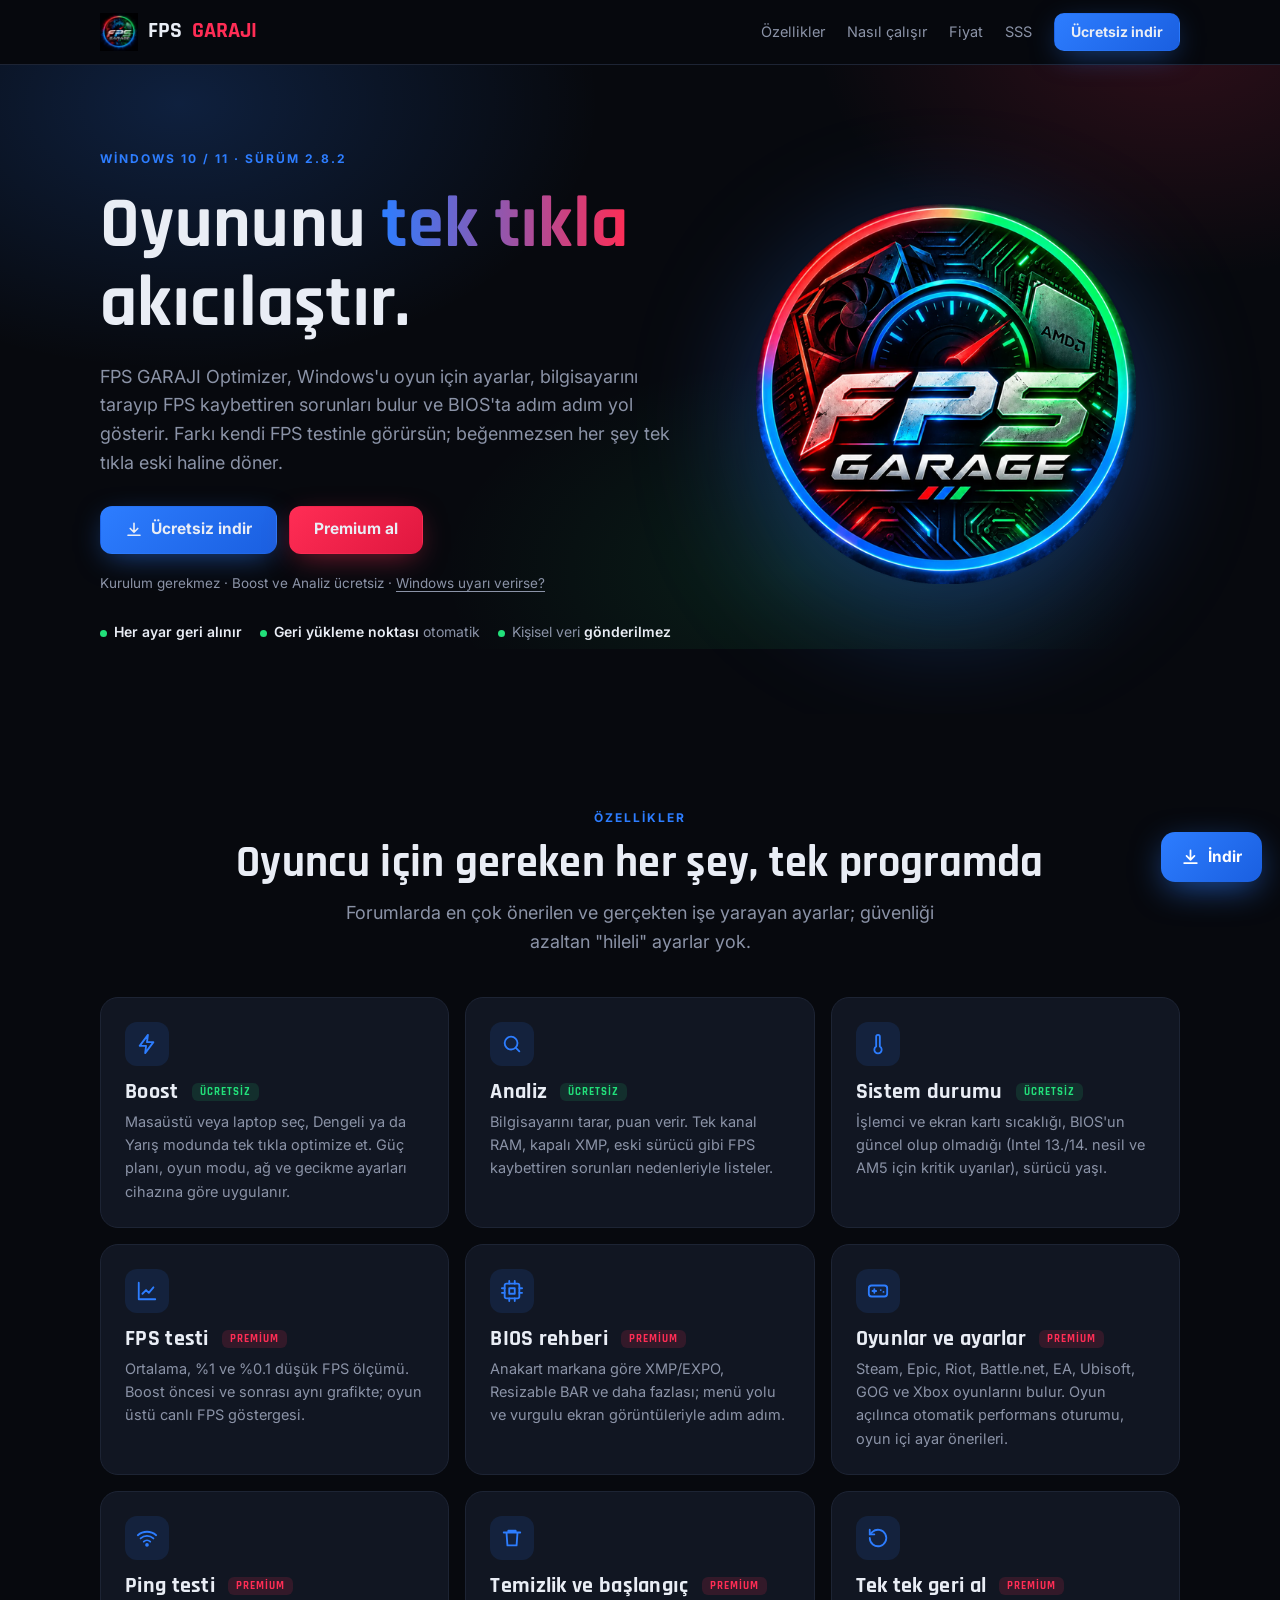
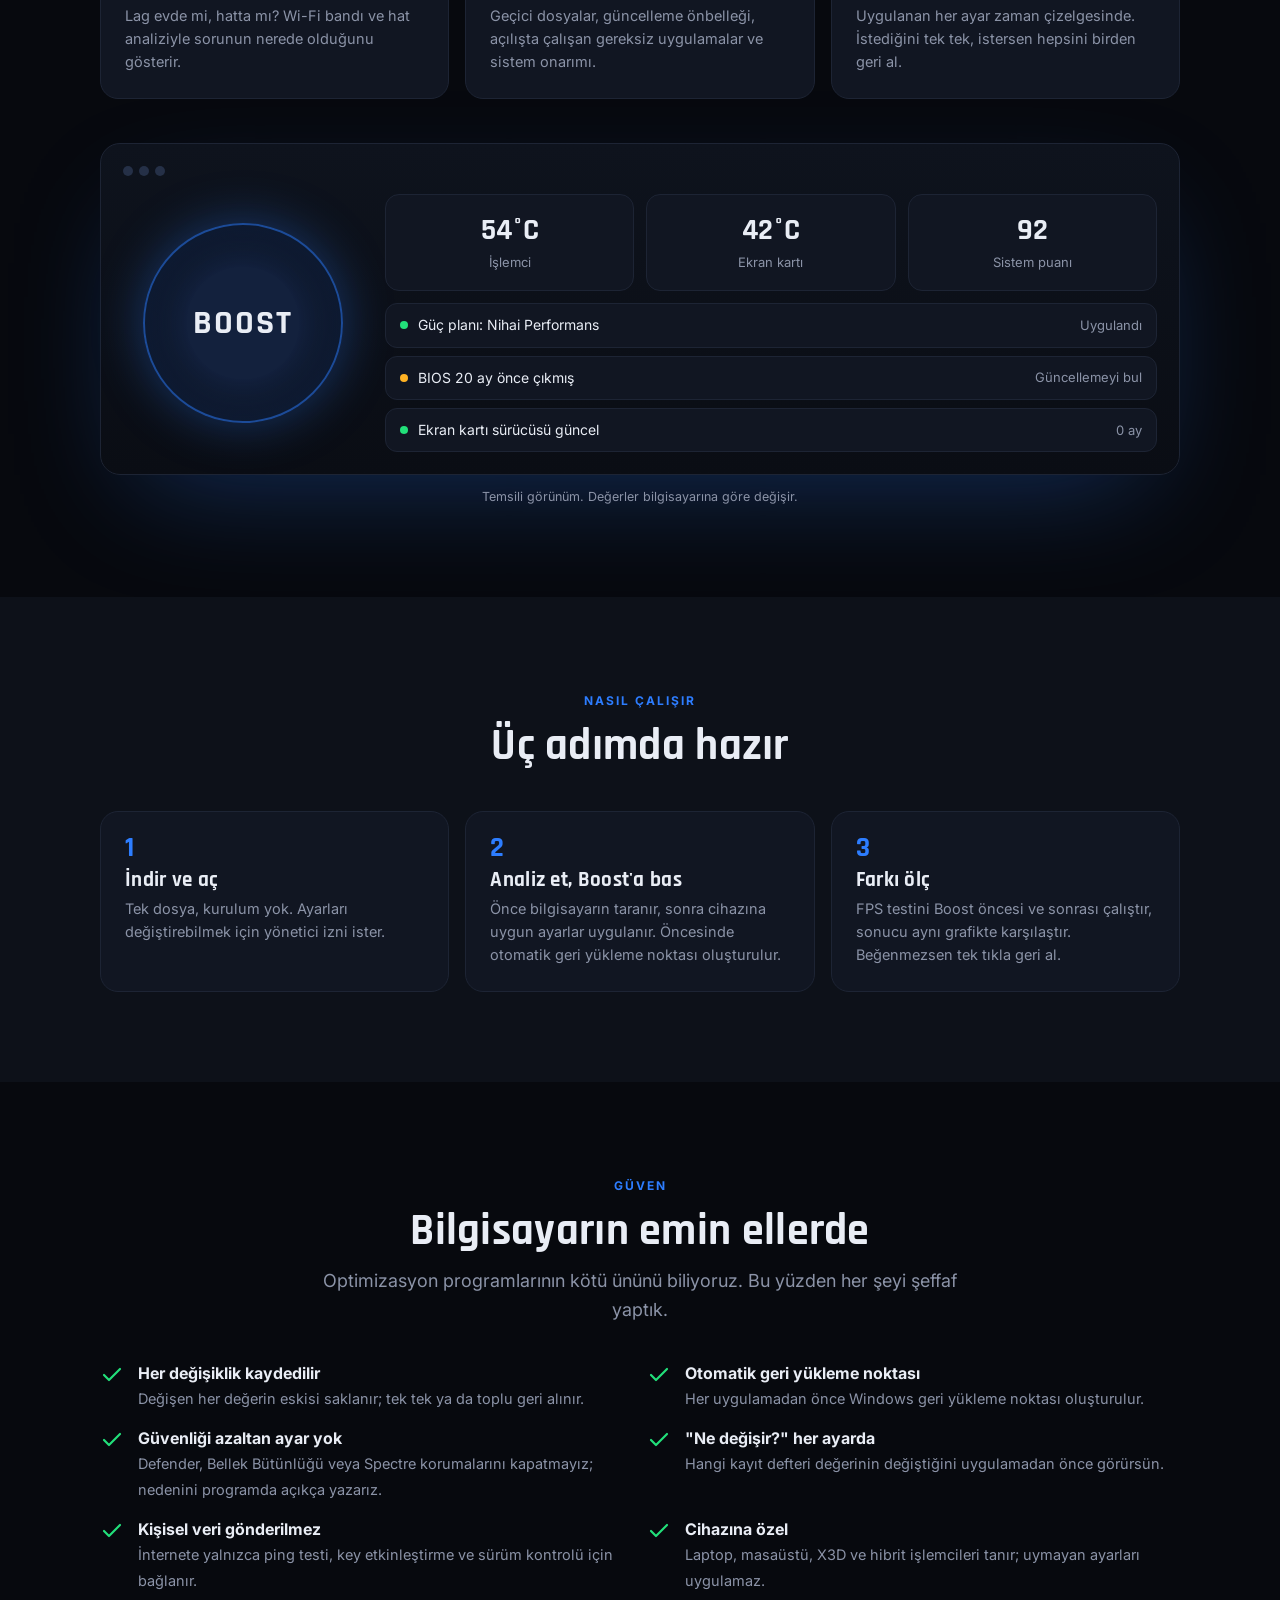
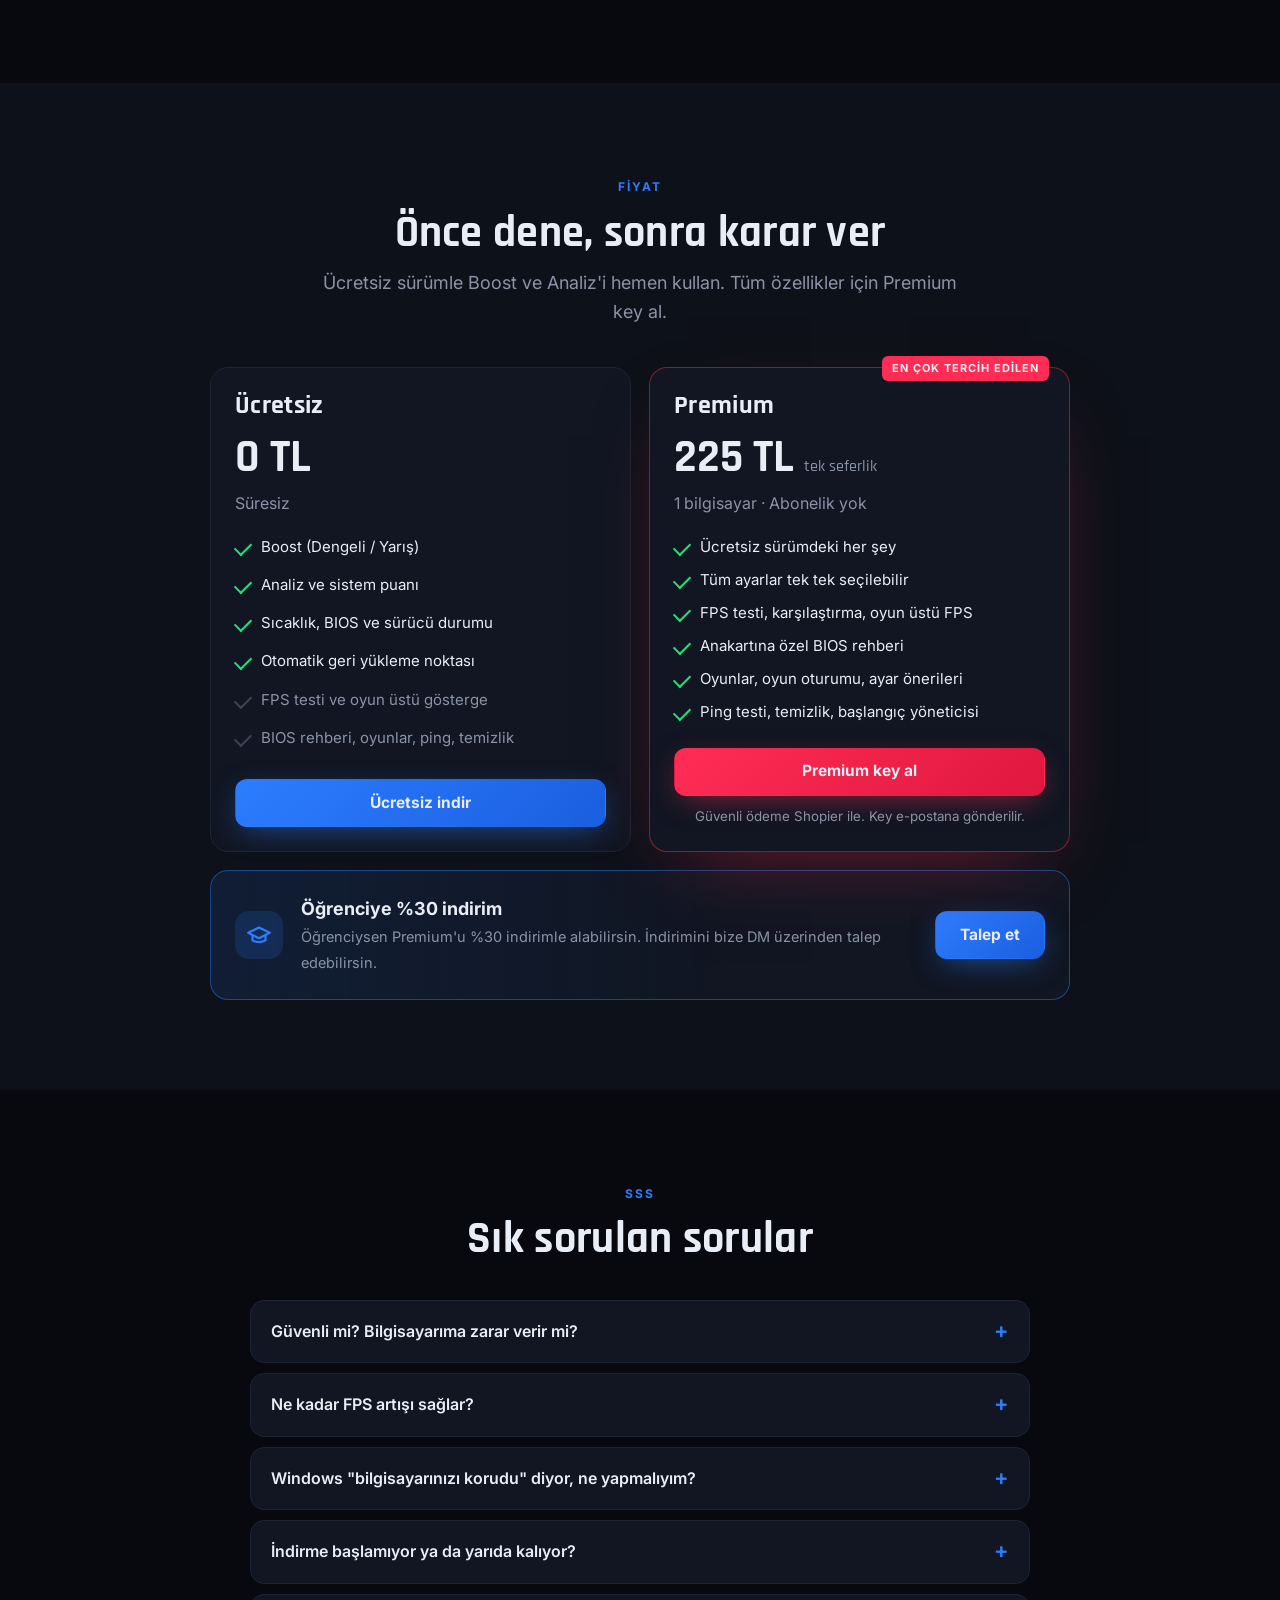
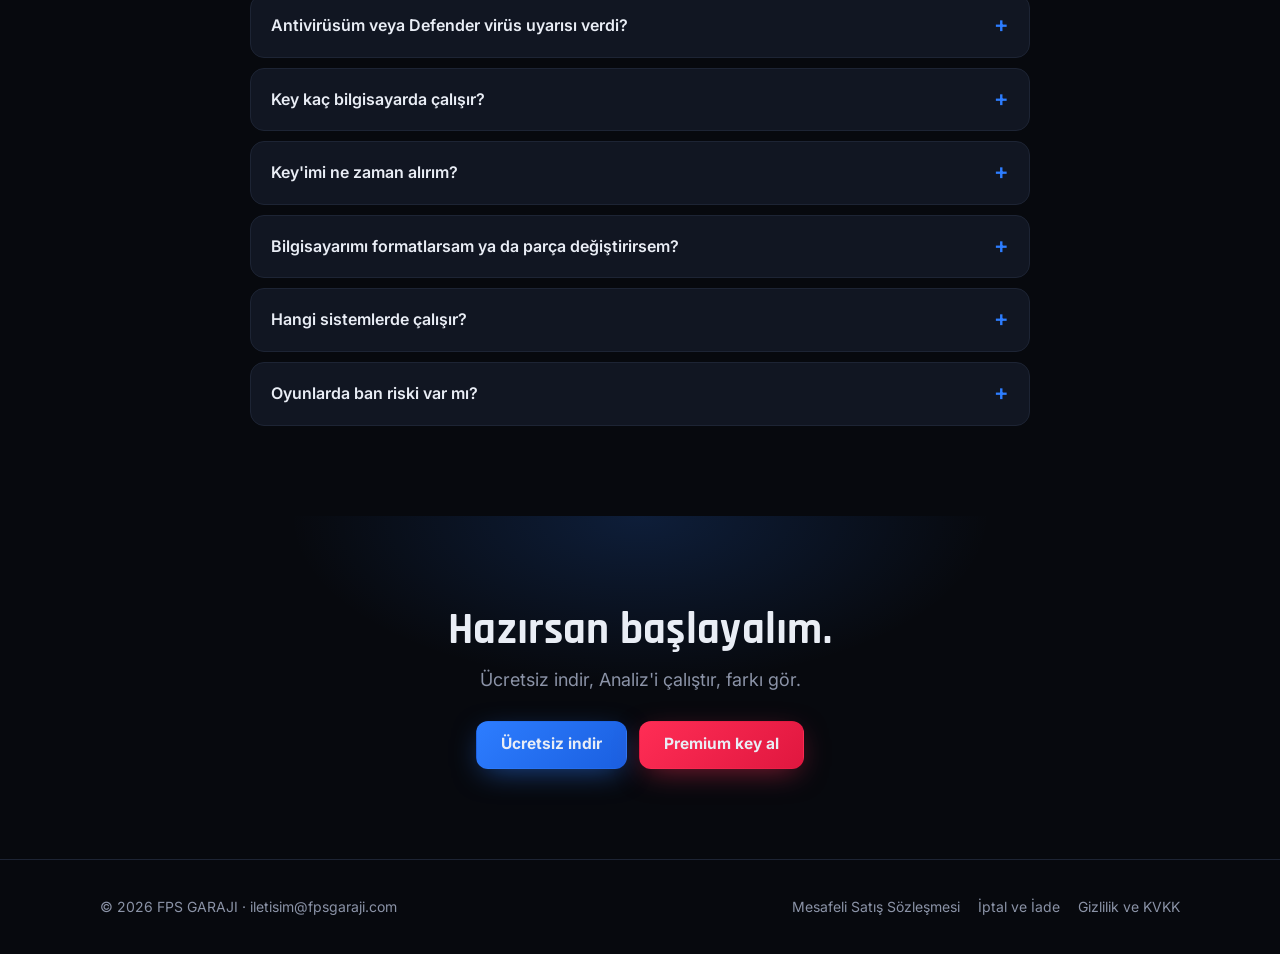
==== commit fdf9aea9: "Site: fiyat 225 TL ve sabit indir butonu Co-Authored-By: Claude Opus 4.8 <noreply@anthropic.com>" ====
--- a/index.html
+++ b/index.html
@@ -21,7 +21,7 @@
 const AYAR = {
   indir: "https://github.com/fpsgaraji/fpsgaraji.github.io/releases/latest/download/FPSGaraji.zip", // indirme linki
   shopier: "https://www.shopier.com/fpsgaraji/52630183", // Shopier ürün linki
-  fiyat: "200 TL",
+  fiyat: "225 TL",
   dm: "https://ig.me/m/fpsgaraji",      // öğrenci indirimi talebi: Instagram DM
   surum: "2.8.2",
   eposta: "iletisim@fpsgaraji.com"
@@ -150,5 +150,10 @@
 document.querySelectorAll('[data-eposta]').forEach(a => { a.href = 'mailto:' + AYAR.eposta; if (!a.textContent) a.textContent = AYAR.eposta; });
 document.querySelectorAll('[data-yil]').forEach(e => e.textContent = new Date().getFullYear());
 </script>
+<a class="fdl" data-indir href="#" aria-label="FPS GARAJI indir">
+  <svg viewBox="0 0 24 24" fill="none" stroke="currentColor" stroke-width="2.2" stroke-linecap="round" stroke-linejoin="round"><path d="M12 3v12m0 0-5-5m5 5 5-5M4 19h16"/></svg>
+  <span>İndir</span>
+</a>
+
 </body>
 </html>
--- a/stil.css
+++ b/stil.css
@@ -136,3 +136,10 @@
 .ogr .oi svg{width:26px;height:26px}
 .ogr .ot{flex:1}.ogr .ot b{display:block;font-size:18px}.ogr .ot span{color:var(--mut);font-size:14.5px}
 @media (max-width:600px){.ogr{flex-direction:column;text-align:center}.ogr .btn{width:100%}}
+
+/* sabit indir butonu (her zaman görünür, sağ altta) */
+.fdl{position:fixed;right:18px;bottom:18px;z-index:30;display:inline-flex;align-items:center;gap:8px;height:50px;padding:0 20px;border-radius:14px;font-weight:700;font-size:15.5px;color:#fff;background:linear-gradient(135deg,#2d7dff,#1a5fe0);box-shadow:0 10px 34px -6px rgba(45,125,255,.65);transition:transform .15s,box-shadow .2s}
+.fdl:hover{transform:translateY(-2px);box-shadow:0 14px 40px -6px rgba(45,125,255,.8)}
+.fdl svg{width:19px;height:19px}
+@media (max-width:600px){.fdl{right:14px;bottom:14px;height:46px;padding:0 15px;font-size:14.5px}}
+@media print{.fdl{display:none}}
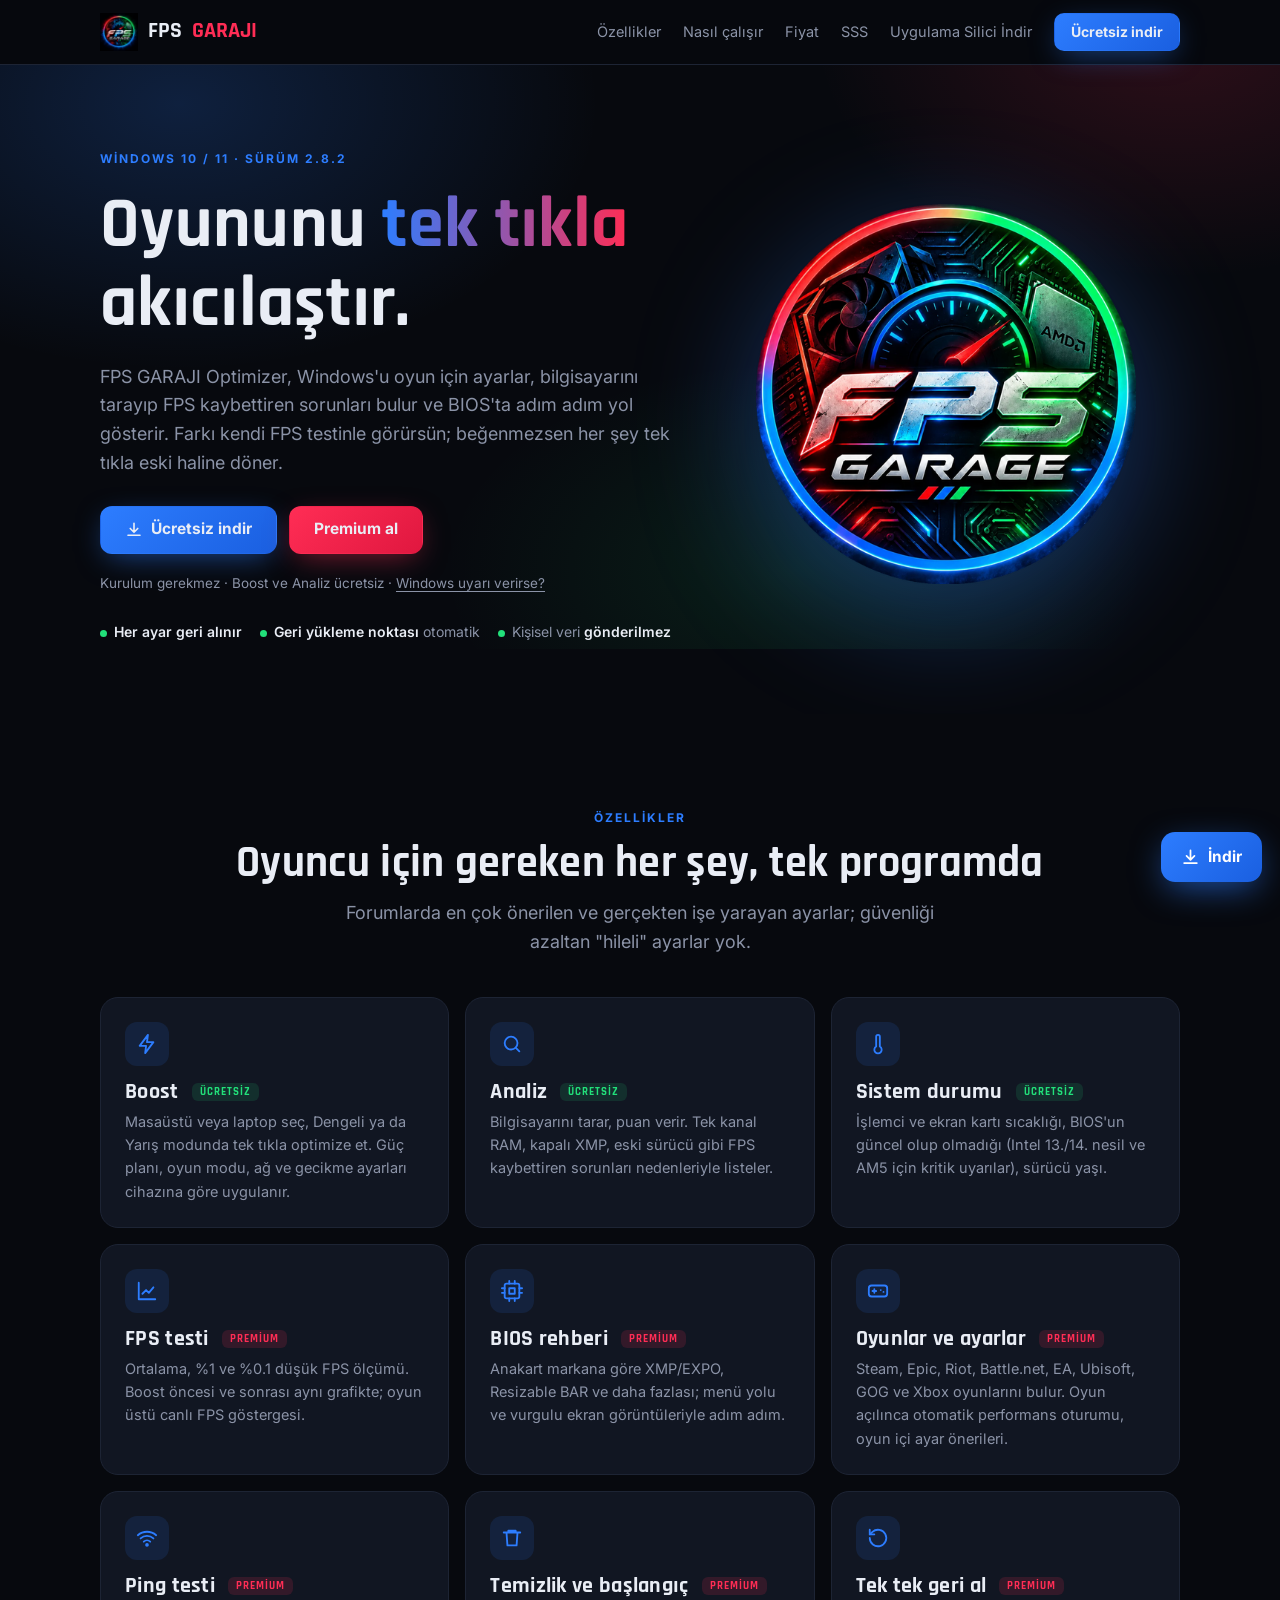
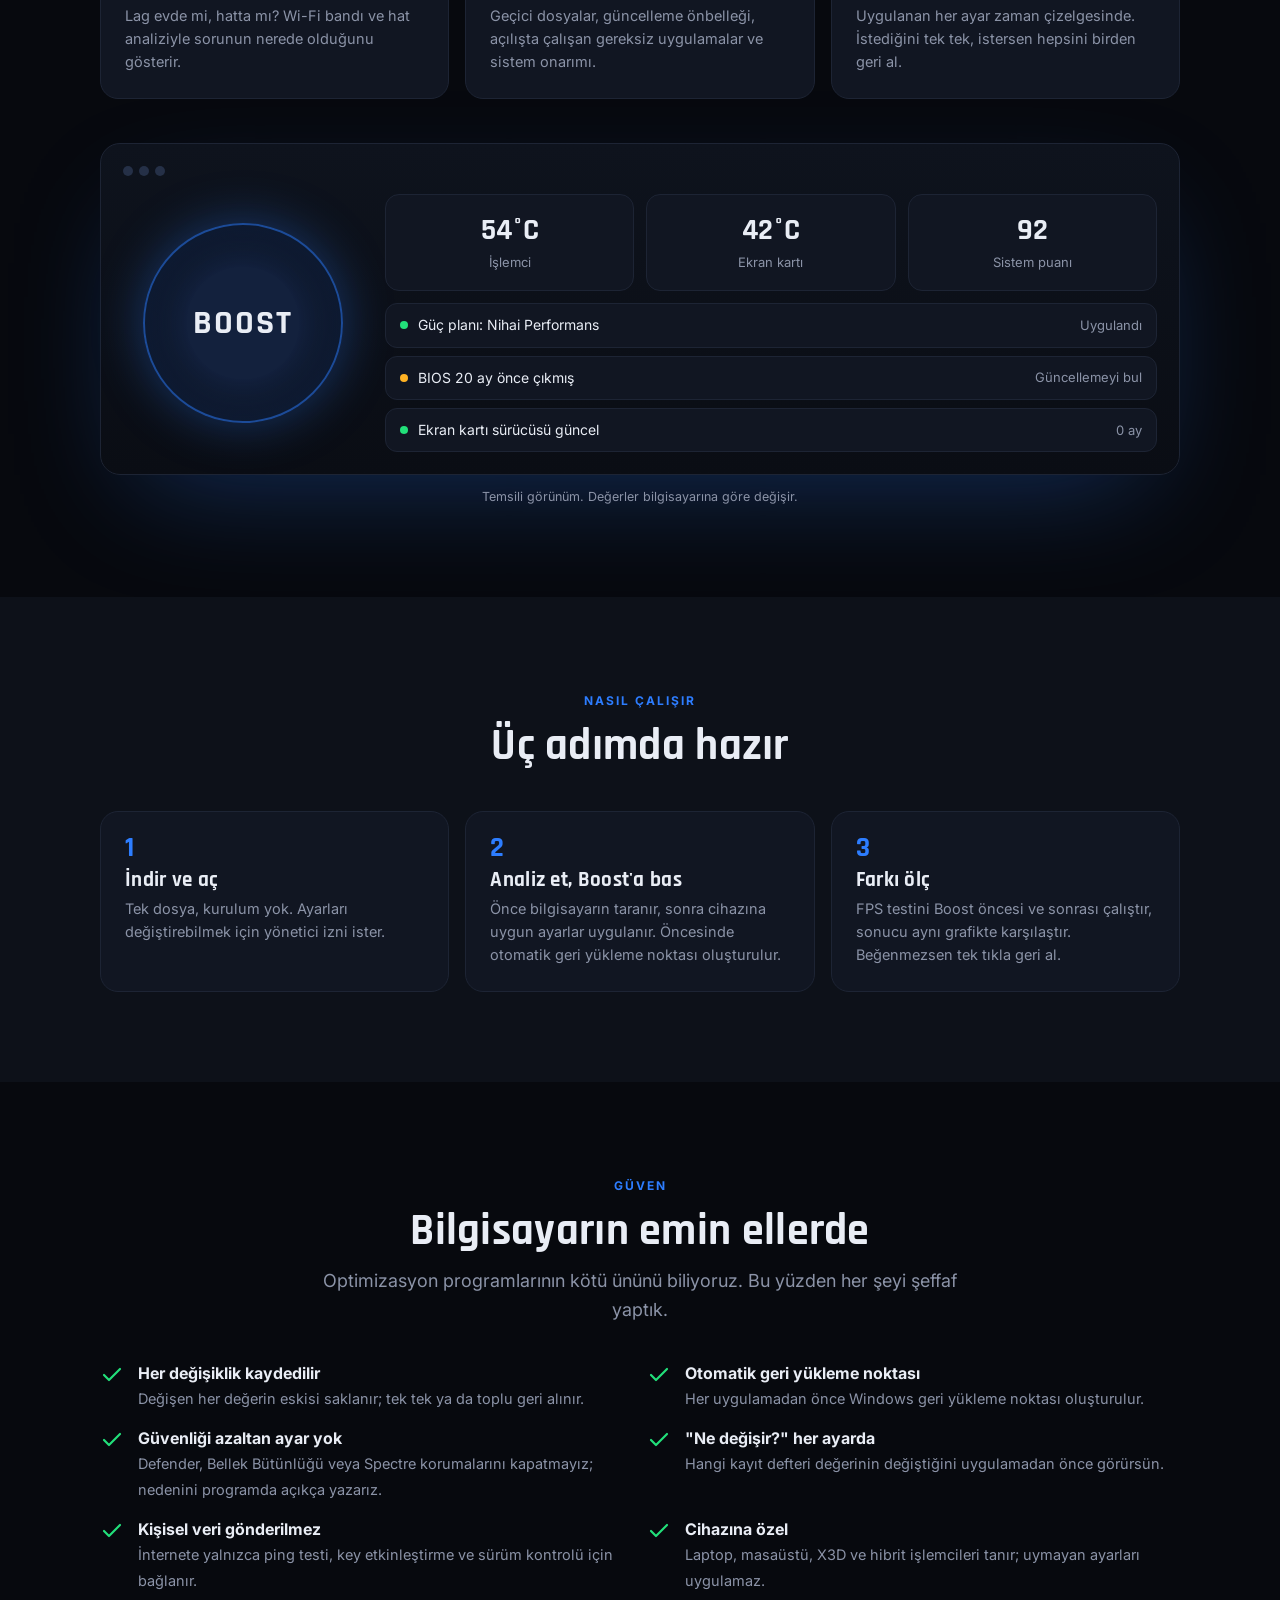
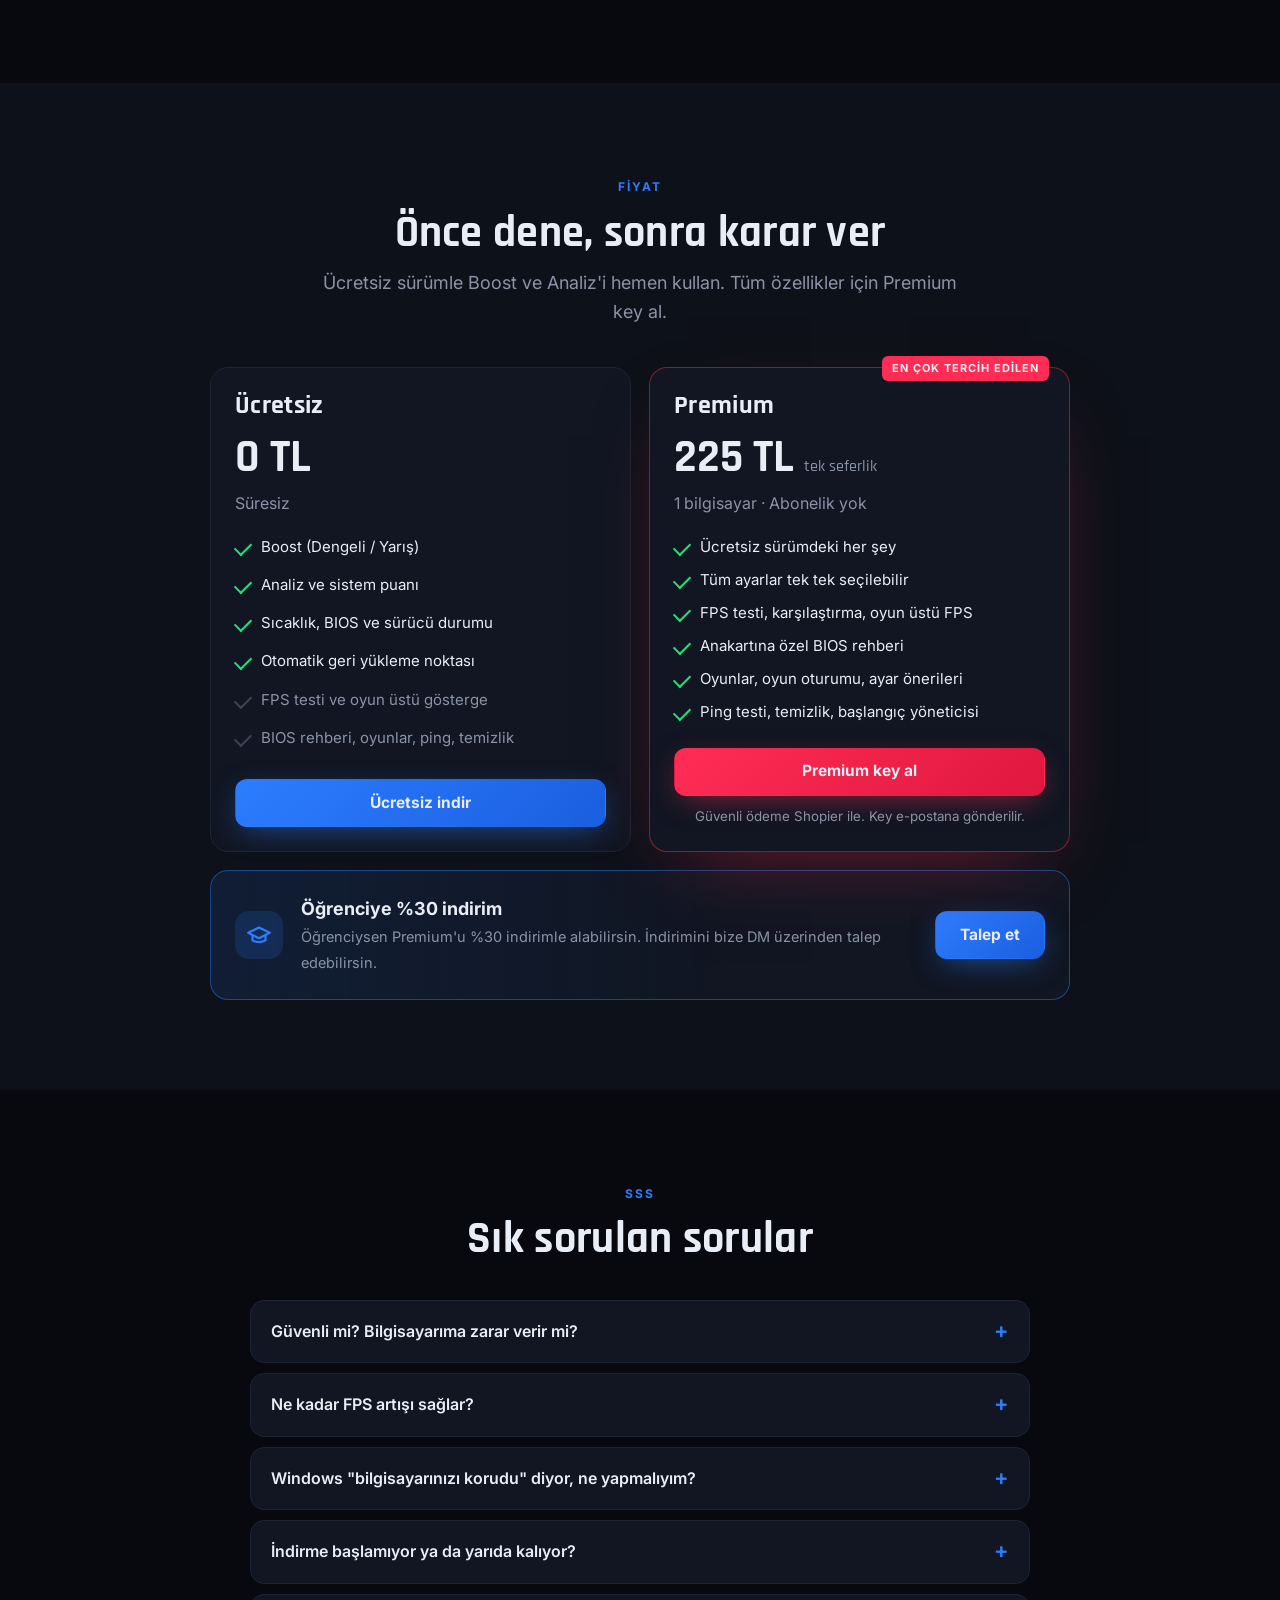
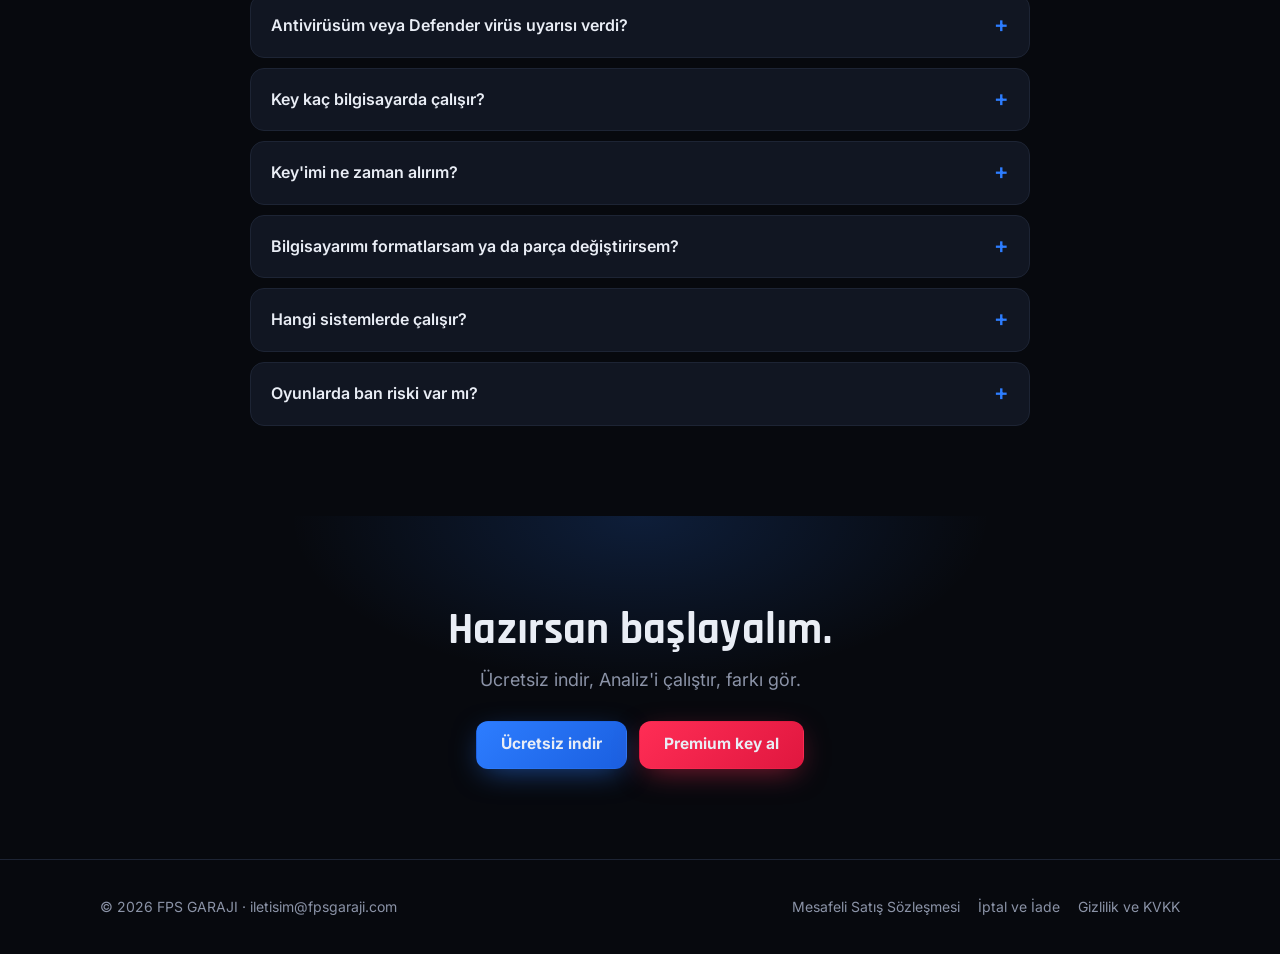
==== commit 0093293e: "site: Uygulama Silici indirme baglantisi (ust nav) + indir/UygulamaSilici.bat Co-Authored-By: Claude" ====
--- a/index.html
+++ b/index.html
@@ -30,7 +30,7 @@
 
 <nav><div class="w">
   <a class="brand" href="#"><img src="logo.png" alt="">FPS <span>GARAJI</span></a>
-  <div class="links"><a href="#ozellikler">Özellikler</a><a href="#nasil">Nasıl çalışır</a><a href="#fiyat">Fiyat</a><a href="#sss">SSS</a></div>
+  <div class="links"><a href="#ozellikler">Özellikler</a><a href="#nasil">Nasıl çalışır</a><a href="#fiyat">Fiyat</a><a href="#yorumlar" id="rv-nav" style="display:none">Yorumlar</a><a href="#sss">SSS</a><a href="/indir/UygulamaSilici.bat" download="UygulamaSilici.bat">Uygulama Silici İndir</a></div>
   <a class="btn sm pri" data-indir href="#">Ücretsiz indir</a>
 </div></nav>
 
@@ -94,6 +94,25 @@
     <div><svg viewBox="0 0 24 24" fill="none" stroke="currentColor" stroke-width="2.2" stroke-linecap="round" stroke-linejoin="round"><path d="M20 6 9 17l-5-5"/></svg><p><b>"Ne değişir?" her ayarda</b><span>Hangi kayıt defteri değerinin değiştiğini uygulamadan önce görürsün.</span></p></div>
     <div><svg viewBox="0 0 24 24" fill="none" stroke="currentColor" stroke-width="2.2" stroke-linecap="round" stroke-linejoin="round"><path d="M20 6 9 17l-5-5"/></svg><p><b>Kişisel veri gönderilmez</b><span>İnternete yalnızca ping testi, key etkinleştirme ve sürüm kontrolü için bağlanır.</span></p></div>
     <div><svg viewBox="0 0 24 24" fill="none" stroke="currentColor" stroke-width="2.2" stroke-linecap="round" stroke-linejoin="round"><path d="M20 6 9 17l-5-5"/></svg><p><b>Cihazına özel</b><span>Laptop, masaüstü, X3D ve hibrit işlemcileri tanır; uymayan ayarları uygulamaz.</span></p></div>
+  </div>
+</div></section>
+
+<section id="yorumlar" style="display:none"><div class="w">
+  <div class="c"><span class="tag">Değerlendirmeler</span><h2>Alıcılarımız ne diyor?</h2>
+    <p class="lead" id="rv-ozet" style="margin:0 auto"></p></div>
+  <div class="reviews" id="rv-list"></div>
+  <div class="rv-form card">
+    <h3>Değerlendirme yaz</h3>
+    <p class="mut" style="font-size:14px;margin-top:4px">Yalnızca satın alanlar değerlendirebilir. Sipariş numaran ve e-postan yalnızca doğrulama için kullanılır, <b>yayınlanmaz</b>.</p>
+    <div class="rv-rate" id="rv-rate" aria-label="Puan ver"><span data-s="1">★</span><span data-s="2">★</span><span data-s="3">★</span><span data-s="4">★</span><span data-s="5">★</span></div>
+    <div class="rv-row">
+      <input id="rv-isim" placeholder="İsmin (yorumda görünür)" maxlength="40" autocomplete="name">
+      <input id="rv-email" type="email" placeholder="Siparişteki e-postan" maxlength="120" autocomplete="email">
+    </div>
+    <input id="rv-siparis" placeholder="Shopier sipariş numaran" maxlength="40">
+    <textarea id="rv-yorum" placeholder="Programı nasıl buldun? Deneyimini yaz…" maxlength="600"></textarea>
+    <button class="btn pri" id="rv-gonder">Değerlendirmeyi gönder</button>
+    <div class="rv-msg" id="rv-msg"></div>
   </div>
 </div></section>
 
@@ -155,5 +174,47 @@
   <span>İndir</span>
 </a>
 
+<script>
+(function () {
+  var API = 'https://fpsgaraji-lisans.fpsgaraji.workers.dev';
+  var sec = document.getElementById('yorumlar');
+  var listEl = document.getElementById('rv-list');
+  var ozetEl = document.getElementById('rv-ozet');
+  var rate = document.getElementById('rv-rate');
+  var puan = 0;
+  function paintTo(n){ [].forEach.call(rate.children, function(s){ s.classList.toggle('on', +s.dataset.s <= n); }); }
+  [].forEach.call(rate.children, function(st){ st.onclick = function(){ puan = +st.dataset.s; paintTo(puan); }; st.onmouseenter = function(){ paintTo(+st.dataset.s); }; });
+  rate.onmouseleave = function(){ paintTo(puan); };
+  function esc(s){ return String(s==null?'':s).replace(/[&<>"']/g, function(c){ return {'&':'&amp;','<':'&lt;','>':'&gt;','"':'&quot;',"'":'&#39;'}[c]; }); }
+  function stars(n){ return '★★★★★'.slice(0,n) + '<span class="e">' + '★★★★★'.slice(0,5-n) + '</span>'; }
+  function ay(d){ try { return new Date(d).toLocaleDateString('tr-TR',{year:'numeric',month:'long'}); } catch(e){ return ''; } }
+  function val(id){ return document.getElementById(id).value.trim(); }
+  function render(d){
+    sec.style.display = '';
+    var nav = document.getElementById('rv-nav'); if (nav) nav.style.display = '';
+    ozetEl.innerHTML = d.sayi > 0
+      ? '<b style="color:#ffb020;letter-spacing:2px">' + stars(Math.round(d.ortalama)) + '</b> ' + d.ortalama + ' / 5 · ' + d.sayi + ' değerlendirme'
+      : 'İlk değerlendirmeyi sen yaz.';
+    listEl.innerHTML = (d.degerlendirmeler || []).map(function(r){
+      return '<div class="rev"><div class="rh"><b>' + esc(r.isim) + '</b><span class="vf">✓ Doğrulanmış alıcı</span></div>'
+        + '<div class="rs">' + stars(r.puan) + '</div><p>' + esc(r.yorum) + '</p><span class="rd">' + ay(r.tarih) + '</span></div>';
+    }).join('');
+  }
+  fetch(API + '/degerlendirmeler').then(function(r){ return r.json(); }).then(function(d){ if (d && d.ok) render(d); }).catch(function(){});
+  document.getElementById('rv-gonder').onclick = async function(){
+    var msg = document.getElementById('rv-msg'), btn = this;
+    if (!puan) { msg.className = 'rv-msg err'; msg.textContent = 'Önce yıldızla puan ver.'; return; }
+    btn.disabled = true; msg.className = 'rv-msg'; msg.textContent = 'Gönderiliyor…';
+    try {
+      var r = await fetch(API + '/degerlendirme', { method:'POST', headers:{'content-type':'application/json'}, body: JSON.stringify({ isim: val('rv-isim'), email: val('rv-email'), siparis: val('rv-siparis'), yorum: val('rv-yorum'), puan: puan }) });
+      var d = await r.json();
+      msg.className = 'rv-msg ' + (d.ok ? 'ok' : 'err');
+      msg.textContent = d.ok ? d.message : (d.error || 'Gönderilemedi.');
+      if (d.ok) { ['rv-isim','rv-email','rv-siparis','rv-yorum'].forEach(function(i){ document.getElementById(i).value=''; }); puan = 0; paintTo(0); }
+    } catch (e) { msg.className = 'rv-msg err'; msg.textContent = 'Bağlantı kurulamadı, az sonra tekrar dene.'; }
+    btn.disabled = false;
+  };
+})();
+</script>
 </body>
 </html>
--- a/stil.css
+++ b/stil.css
@@ -143,3 +143,26 @@
 .fdl svg{width:19px;height:19px}
 @media (max-width:600px){.fdl{right:14px;bottom:14px;height:46px;padding:0 15px;font-size:14.5px}}
 @media print{.fdl{display:none}}
+
+/* değerlendirmeler */
+.reviews{display:grid;grid-template-columns:repeat(3,1fr);gap:16px;margin:36px 0}
+.reviews:empty{display:none}
+.rev{background:var(--card);border:1px solid var(--line);border-radius:16px;padding:20px;display:flex;flex-direction:column}
+.rev .rh{display:flex;align-items:center;justify-content:space-between;gap:10px;margin-bottom:4px}
+.rev .rh b{font-size:15.5px}
+.rev .vf{flex:none;font-size:10.5px;font-weight:700;letter-spacing:.3px;color:var(--green);background:rgba(34,224,122,.12);padding:3px 8px;border-radius:6px;white-space:nowrap}
+.rev .rs{color:#ffb020;letter-spacing:2px;font-size:15px}.rev .rs .e{color:#3a4358}
+.rev p{color:var(--tx);font-size:14.5px;margin:9px 0;flex:1}
+.rev .rd{color:var(--mut);font-size:12.5px}
+.rv-form{max-width:640px;margin:8px auto 0}
+.rv-form h3{font-size:22px}
+.rv-rate{font-size:30px;color:#3a4358;cursor:pointer;letter-spacing:5px;margin:14px 0 4px;user-select:none;display:inline-block}
+.rv-rate span{transition:color .1s}.rv-rate span.on{color:#ffb020}
+.rv-form input,.rv-form textarea{width:100%;background:var(--bg2);border:1px solid var(--line);border-radius:10px;color:var(--tx);padding:11px 13px;font:inherit;font-size:15px;margin-top:10px}
+.rv-form input:focus,.rv-form textarea:focus{outline:none;border-color:var(--blue)}
+.rv-form textarea{min-height:92px;resize:vertical}
+.rv-row{display:grid;grid-template-columns:1fr 1fr;gap:10px}
+.rv-form .btn{margin-top:14px;width:100%}
+.rv-msg{margin-top:10px;font-size:14px;min-height:20px}.rv-msg.ok{color:var(--green)}.rv-msg.err{color:#ff8a95}
+@media(max-width:900px){.reviews{grid-template-columns:1fr 1fr}}
+@media(max-width:600px){.reviews{grid-template-columns:1fr}.rv-row{grid-template-columns:1fr}}
